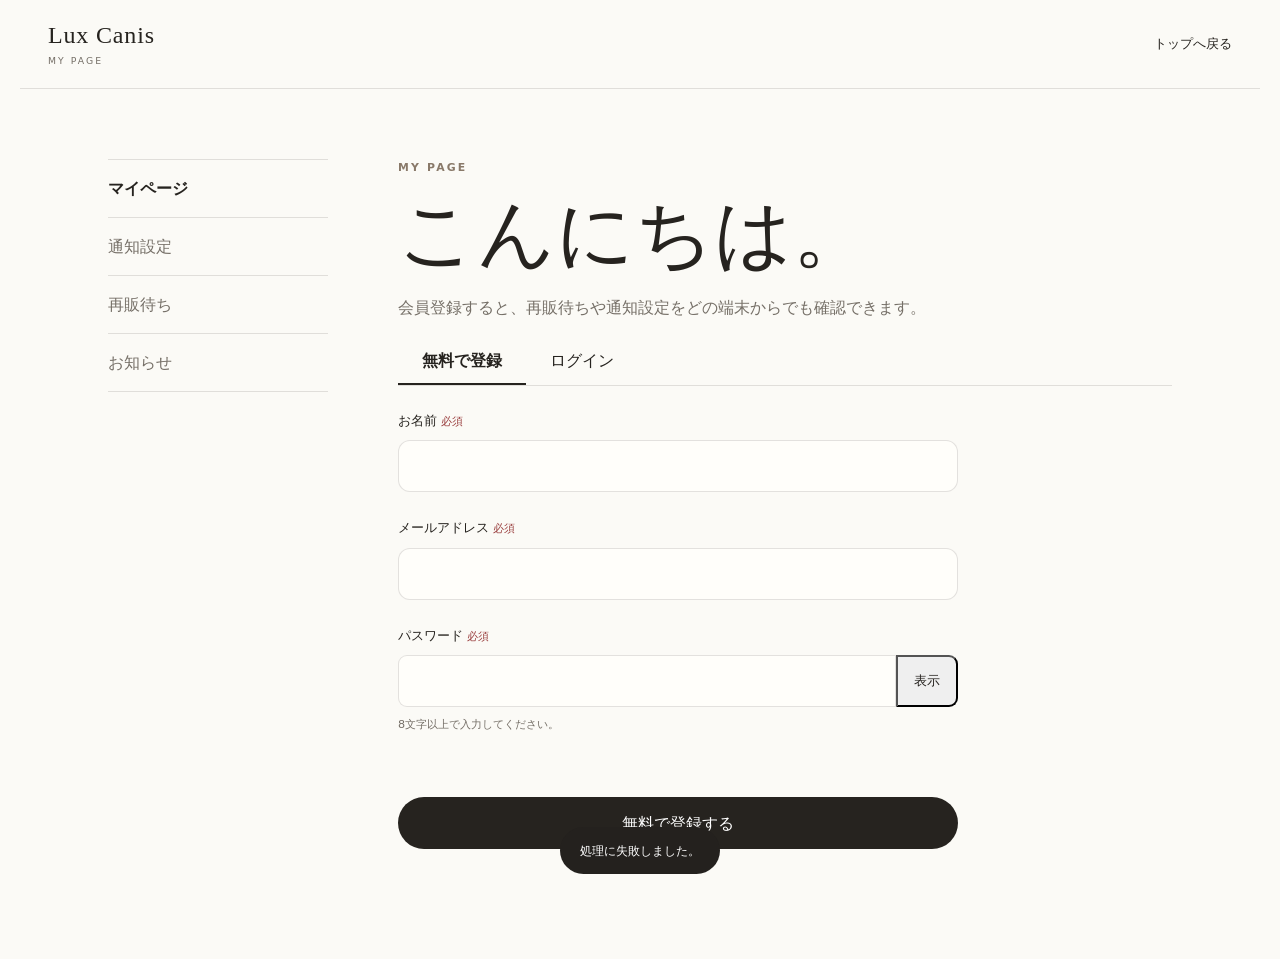
==== account.html @ c3986569 "Implement practical storefront operations" ====
<!doctype html>
<html lang="ja">
<head>
  <meta charset="utf-8">
  <meta name="viewport" content="width=device-width, initial-scale=1, viewport-fit=cover">
  <meta name="theme-color" content="#fbfaf6">
  <meta name="description" content="Lux Canisのマイページ・お知らせ・再販待ち">
  <link rel="manifest" href="./manifest.webmanifest">
  <link rel="stylesheet" href="./styles.css">
  <link rel="stylesheet" href="./account.css">
  <link rel="stylesheet" href="./account-polish.css">
  <link rel="stylesheet" href="./visibility.css">
  <script defer src="./account.js"></script>
  <title>マイページ | Lux Canis</title>
</head>
<body>
  <header class="app-header"><a class="brand" href="./index.html"><span class="brand-name">Lux Canis</span><span class="brand-sub">MY PAGE</span></a><a class="app-back" href="./index.html">トップへ戻る</a></header>
  <main class="account-shell">
    <aside class="account-nav" aria-label="マイページメニュー">
      <button class="is-active" data-view="profile">マイページ</button><button data-view="notifications">通知設定</button><button data-view="restock">再販待ち</button><button data-view="notices">お知らせ</button>
    </aside>
    <div class="account-content">
      <section class="account-view is-active" id="view-profile">
        <p class="kicker">MY PAGE</p><h1>こんにちは。</h1>
        <div id="signed-out">
          <p class="view-lede">会員登録すると、再販待ちや通知設定をどの端末からでも確認できます。</p>
          <div class="auth-tabs"><button class="is-active" data-auth="register">無料で登録</button><button data-auth="login">ログイン</button></div>
          <form class="app-form" id="account-form" novalidate>
            <label id="name-field"><span>お名前 <em>必須</em></span><input id="account-name" name="name" autocomplete="name" maxlength="80" required><small class="field-error"></small></label>
            <label><span>メールアドレス <em>必須</em></span><input id="account-email" name="email" type="email" inputmode="email" autocomplete="email" maxlength="254" required><small class="field-error"></small></label>
            <label><span>パスワード <em>必須</em></span><span class="password-input"><input id="account-password" name="password" type="password" autocomplete="new-password" minlength="8" maxlength="200" required><button type="button" id="toggle-password" aria-label="パスワードを表示">表示</button></span><small>8文字以上で入力してください。</small><small class="field-error"></small></label>
            <p class="auth-error" id="auth-error" role="alert"></p>
            <button class="button button-dark" type="submit" id="account-submit">無料で登録する</button>
          </form>
        </div>
        <div id="signed-in" hidden>
          <div class="profile-card"><span class="profile-avatar" aria-hidden="true">LC</span><div><strong id="profile-name"></strong><p id="profile-email"></p></div></div>
          <div class="profile-actions"><a href="./index.html#items">商品を見る</a><button type="button" id="logout-button">ログアウト</button></div>
        </div>
      </section>

      <section class="account-view" id="view-notifications">
        <p class="kicker">SETTINGS</p><h1>通知設定</h1><p class="view-lede">選んだ内容はアカウントに保存され、別の端末でも引き継がれます。</p>
        <div class="login-required" data-login-required hidden><a class="button button-dark" href="#">ログインして設定する</a></div>
        <div class="setting-list" id="preference-list">
          <label class="switch-row"><span><strong>新作のお知らせ</strong><small>新しいアクセサリーが追加されたとき</small></span><input type="checkbox" data-pref="newItems"><i></i></label>
          <label class="switch-row"><span><strong>再販のお知らせ</strong><small>再販待ちの商品が入荷したとき</small></span><input type="checkbox" data-pref="restock"><i></i></label>
          <label class="switch-row"><span><strong>新しいカラー</strong><small>新色が追加されたとき</small></span><input type="checkbox" data-pref="newColors"><i></i></label>
          <label class="switch-row"><span><strong>メールで受け取る</strong><small>配信機能の接続後に利用できます</small></span><input type="checkbox" data-pref="email"><i></i></label>
        </div>
        <p class="settings-note">現在はサイト内のお知らせが利用できます。メール自動送信はまだ接続していません。</p>
      </section>

      <section class="account-view" id="view-restock"><p class="kicker">RESTOCK</p><h1>再販待ち</h1><div id="restock-list"></div></section>
      <section class="account-view" id="view-notices"><p class="kicker">NOTICES</p><h1>お知らせ</h1><p class="view-lede">Lux Canisからの新作・再販・新色情報です。</p><div class="notice-list" id="notice-list"></div></section>
    </div>
  </main>
  <div class="toast" id="toast" role="status" aria-live="polite"></div>
</body>
</html>
---- styles.css ----
:root {
  --bg: #fbfaf6;
  --paper: #fffefa;
  --ink: #26231f;
  --muted: #756f67;
  --line: rgba(38, 35, 31, 0.13);
  --gold: #a78655;
  --pink: #ead5dc;
  --green: #d9e0c9;
  --blue: #d8e2e5;
  --radius-sm: 12px;
  --radius-md: 22px;
  --radius-lg: 36px;
  --shadow: 0 18px 60px rgba(73, 62, 51, 0.08);
  --max: 1240px;
}

* { box-sizing: border-box; }
html { scroll-behavior: smooth; }
body {
  margin: 0;
  background: var(--bg);
  color: var(--ink);
  font-family: "Yu Gothic", "Hiragino Kaku Gothic ProN", "Noto Sans JP", system-ui, sans-serif;
  line-height: 1.7;
  -webkit-font-smoothing: antialiased;
}
body.dialog-open { overflow: hidden; }
a { color: inherit; text-decoration: none; }
img { display: block; width: 100%; height: 100%; object-fit: cover; }
button, input { font: inherit; }
button { color: inherit; }

.site-header {
  position: sticky;
  top: 0;
  z-index: 30;
  display: grid;
  grid-template-columns: 1fr auto 1fr;
  align-items: center;
  gap: 28px;
  min-height: 84px;
  padding: 14px max(28px, calc((100vw - var(--max)) / 2));
  background: color-mix(in srgb, var(--bg) 88%, transparent);
  backdrop-filter: blur(16px);
  border-bottom: 1px solid transparent;
  transition: border-color .2s ease, background .2s ease;
}
.site-header.scrolled { border-color: var(--line); }
.brand { display: inline-flex; width: fit-content; flex-direction: column; line-height: 1.1; }
.brand-name {
  font-family: Georgia, "Times New Roman", serif;
  font-size: 1.5rem;
  letter-spacing: .035em;
}
.brand-sub {
  margin-top: 7px;
  font-size: .58rem;
  letter-spacing: .22em;
  color: var(--muted);
}
.nav { display: flex; align-items: center; gap: 28px; font-size: .84rem; }
.nav a { position: relative; padding: 10px 0; }
.nav a::after {
  content: "";
  position: absolute;
  left: 0; right: 100%; bottom: 5px;
  height: 1px; background: currentColor;
  transition: right .2s ease;
}
.nav a:hover::after { right: 0; }
.header-cta {
  justify-self: end;
  display: inline-flex;
  align-items: center;
  justify-content: center;
  min-height: 42px;
  padding: 0 20px;
  border: 1px solid var(--ink);
  border-radius: 999px;
  font-size: .78rem;
  letter-spacing: .04em;
}

.hero {
  max-width: var(--max);
  margin: 0 auto;
  padding: 68px 28px 96px;
  display: grid;
  grid-template-columns: minmax(0, .82fr) minmax(480px, 1.18fr);
  align-items: center;
  gap: clamp(36px, 6vw, 92px);
  min-height: calc(100vh - 84px);
}
.hero-copy { padding: 30px 0; }
.kicker {
  margin: 0 0 16px;
  font-size: .68rem;
  font-weight: 700;
  letter-spacing: .2em;
  color: #897969;
}
.hero h1,
.section h2,
.color-story h2,
.shop-cta h2,
.dialog-copy h2 {
  margin: 0;
  font-family: "Yu Mincho", "Hiragino Mincho ProN", Georgia, serif;
  font-weight: 500;
  letter-spacing: .02em;
  line-height: 1.28;
}
.hero h1 { font-size: clamp(3rem, 5vw, 5.6rem); }
.hero h1 span { color: #715f4f; }
.hero-lede { margin: 30px 0 0; font-size: 1rem; color: #625c55; line-height: 2; }
.hero-actions { display: flex; align-items: center; gap: 28px; margin-top: 34px; }
.button {
  display: inline-flex;
  align-items: center;
  justify-content: center;
  gap: 10px;
  border: 0;
  border-radius: 999px;
  min-height: 52px;
  padding: 0 28px;
  cursor: pointer;
  transition: transform .18s ease, box-shadow .18s ease, background .18s ease;
}
.button:hover { transform: translateY(-2px); }
.button-primary { background: var(--ink); color: white; box-shadow: 0 12px 32px rgba(38,35,31,.14); }
.button-dark { background: var(--ink); color: #fff; }
.text-link { display: inline-flex; gap: 9px; align-items: center; font-size: .86rem; border-bottom: 1px solid var(--line); padding-bottom: 4px; }
.hero-notes { display: flex; flex-wrap: wrap; gap: 10px 20px; margin: 40px 0 0; padding: 0; list-style: none; color: var(--muted); font-size: .76rem; }
.hero-notes li::before { content: "•"; margin-right: 8px; color: var(--gold); }

.hero-visual { position: relative; min-height: 690px; }
.hero-main-photo {
  position: absolute;
  inset: 0 7% 7% 10%;
  margin: 0;
  overflow: hidden;
  border-radius: 45% 45% 28px 28px / 20% 20% 28px 28px;
  box-shadow: var(--shadow);
  background: #eee;
}
.hero-main-photo img { object-position: 50% 52%; }
.hero-sub-photo {
  position: absolute;
  margin: 0;
  overflow: hidden;
  border: 8px solid var(--bg);
  box-shadow: 0 18px 50px rgba(73,62,51,.14);
}
.hero-sub-photo-a { width: 32%; aspect-ratio: .88; left: 0; bottom: 1%; border-radius: 45% 45% 20px 20px / 28% 28% 20px 20px; }
.hero-sub-photo-b { width: 28%; aspect-ratio: 1; right: 0; top: 8%; border-radius: 50%; }
.hero-stamp {
  position: absolute;
  right: 1%; bottom: 0;
  width: 136px; height: 136px;
  border: 1px solid rgba(113,95,79,.35);
  border-radius: 50%;
  display: grid;
  place-content: center;
  text-align: center;
  background: rgba(251,250,246,.92);
  backdrop-filter: blur(6px);
}
.hero-stamp span { font: italic .68rem Georgia, serif; color: #8f7e6e; }
.hero-stamp strong { margin-top: 6px; font: 500 1rem Georgia, serif; }

.intro-strip {
  border-top: 1px solid var(--line);
  border-bottom: 1px solid var(--line);
  padding: 21px max(28px, calc((100vw - var(--max)) / 2));
  display: flex;
  justify-content: space-between;
  gap: 30px;
  color: #6d665e;
  font-size: .78rem;
  letter-spacing: .06em;
}
.intro-strip p { margin: 0; }

.section { max-width: var(--max); margin: 0 auto; padding: 130px 28px; }
.section-heading { display: flex; justify-content: space-between; gap: 40px; align-items: end; margin-bottom: 54px; }
.section-heading h2, .about-section h2 { font-size: clamp(2.2rem, 4vw, 4.2rem); }
.section-heading > p { max-width: 430px; margin: 0; color: var(--muted); font-size: .88rem; }

.product-grid { display: grid; grid-template-columns: repeat(3, 1fr); gap: 46px 22px; }
.product-card { min-width: 0; }
.product-open { display: block; width: 100%; padding: 0; border: 0; background: transparent; text-align: left; cursor: pointer; }
.product-image {
  display: block;
  aspect-ratio: 4 / 5;
  overflow: hidden;
  background: #efede8;
  border-radius: var(--radius-sm);
}
.product-image img { transition: transform .5s cubic-bezier(.2,.7,.2,1); }
.product-open:hover .product-image img { transform: scale(1.025); }
.product-meta { display: flex; justify-content: space-between; gap: 15px; margin-top: 17px; }
.product-meta > span:first-child { display: flex; flex-direction: column; }
.product-meta strong { font-family: Georgia, serif; font-size: 1rem; font-weight: 500; }
.product-meta small { margin-top: 3px; color: var(--muted); font-size: .71rem; }
.price { font-family: Georgia, serif; font-size: .92rem; white-space: nowrap; }
.detail-link { display: flex; align-items: center; gap: 8px; margin-top: 14px; color: #6d665e; font-size: .74rem; }
.detail-link span { transition: transform .2s ease; }
.product-open:hover .detail-link span { transform: translateX(4px); }

.color-story {
  max-width: 1460px;
  margin: 40px auto 0;
  background: #ece8de;
  min-height: 690px;
  display: grid;
  grid-template-columns: 1.18fr .82fr;
}
.color-story-image { overflow: hidden; min-height: 610px; }
.color-story-image img { object-position: center; }
.color-story-copy { padding: clamp(60px, 8vw, 120px); display: flex; flex-direction: column; justify-content: center; }
.color-story-copy h2 { font-size: clamp(2.5rem, 4.5vw, 4.8rem); }
.color-story-copy > p:not(.kicker) { margin: 28px 0 0; color: #665f57; max-width: 500px; }
.swatches { display: flex; gap: 10px; margin: 32px 0; }
.swatch { width: 34px; height: 34px; border-radius: 50%; border: 4px solid rgba(255,255,255,.7); box-shadow: 0 0 0 1px rgba(38,35,31,.08); }
.swatch-pink { background: #d98aa5; }
.swatch-orange { background: #eaa04b; }
.swatch-green { background: #85a94d; }
.swatch-blue { background: #6f9fb2; }
.swatch-clear { background: rgba(255,255,255,.74); }

.about-section { display: grid; grid-template-columns: .8fr 1.2fr; align-items: center; gap: clamp(50px, 8vw, 110px); }
.about-copy > p:not(.kicker) { max-width: 480px; margin: 25px 0 0; color: var(--muted); }
.about-gallery { min-height: 630px; position: relative; }
.about-photo { position: absolute; margin: 0; overflow: hidden; background: #eee; box-shadow: var(--shadow); }
.about-photo-large { left: 13%; top: 0; width: 58%; height: 78%; border-radius: 48% 48% 20px 20px / 25% 25% 20px 20px; }
.about-photo:not(.about-photo-large):nth-child(2) { right: 0; top: 12%; width: 34%; aspect-ratio: .83; border-radius: 50% 50% 18px 18px / 26% 26% 18px 18px; border: 7px solid var(--bg); }
.about-photo:not(.about-photo-large):nth-child(3) { left: 0; bottom: 0; width: 39%; aspect-ratio: 1; border-radius: 50%; border: 7px solid var(--bg); }

.compact-heading { margin-bottom: 34px; }
.guide-section { border-top: 1px solid var(--line); }
.guide-grid { display: grid; grid-template-columns: repeat(3, 1fr); border-top: 1px solid var(--line); border-bottom: 1px solid var(--line); }
.guide-card { padding: 34px 34px 38px 0; min-height: 240px; }
.guide-card + .guide-card { border-left: 1px solid var(--line); padding-left: 34px; }
.guide-number { color: #9a8874; font: .72rem Georgia, serif; }
.guide-card h3 { margin: 36px 0 12px; font-family: "Yu Mincho", Georgia, serif; font-size: 1.4rem; font-weight: 500; }
.guide-card p { margin: 0; color: var(--muted); font-size: .84rem; }

.shop-cta {
  margin: 20px auto 0;
  max-width: calc(var(--max) - 56px);
  padding: 100px 28px;
  text-align: center;
  background:
    radial-gradient(circle at 18% 20%, rgba(234,213,220,.65), transparent 26%),
    radial-gradient(circle at 85% 70%, rgba(217,224,201,.75), transparent 24%),
    #f1eee7;
  border-radius: var(--radius-lg);
}
.shop-cta h2 { font-size: clamp(2.1rem, 4.2vw, 4.4rem); }
.shop-cta > p:not(.kicker) { color: var(--muted); margin: 18px 0 28px; }
.shop-cta small { display: block; margin-top: 16px; color: #8a8178; font-size: .69rem; }

.footer { max-width: var(--max); margin: 0 auto; padding: 90px 28px 36px; display: grid; grid-template-columns: 1fr 1fr auto; align-items: end; gap: 30px; color: var(--muted); }
.footer p { margin: 0; font-size: .76rem; }
.admin-demo-link { font-size: .7rem; color: var(--muted); text-decoration: underline; text-underline-offset: 4px; }
.footer-brand .brand-name { color: var(--ink); }
.copyright { text-align: right; }

.product-dialog {
  width: min(980px, calc(100vw - 36px));
  max-height: calc(100vh - 36px);
  padding: 0;
  border: 0;
  border-radius: 26px;
  overflow: auto;
  color: var(--ink);
  background: var(--paper);
  box-shadow: 0 30px 100px rgba(22,18,14,.25);
}
.product-dialog::backdrop { background: rgba(28,24,20,.52); backdrop-filter: blur(5px); }
.dialog-close {
  position: absolute;
  right: 18px; top: 16px;
  z-index: 2;
  width: 42px; height: 42px;
  border: 0; border-radius: 50%;
  background: rgba(251,250,246,.9);
  cursor: pointer;
  font-size: 1.4rem;
}
.dialog-grid { display: grid; grid-template-columns: 1.05fr .95fr; min-height: 600px; }
.dialog-image-wrap { min-height: 600px; background: #eee; }
.dialog-copy { padding: 72px 58px; display: flex; flex-direction: column; justify-content: center; }
.dialog-copy h2 { font-size: clamp(2rem, 3.2vw, 3.6rem); }
.dialog-price { margin: 18px 0 28px; font: 1.15rem Georgia, serif; }
.dialog-copy > p:not(.kicker):not(.dialog-price):not(.dialog-note) { color: var(--muted); }
.detail-list { margin: 30px 0; border-top: 1px solid var(--line); }
.detail-list > div { display: grid; grid-template-columns: 100px 1fr; gap: 20px; padding: 13px 0; border-bottom: 1px solid var(--line); font-size: .78rem; }
.detail-list dt { color: var(--muted); }
.detail-list dd { margin: 0; }
.dialog-note { color: #8a8178; font-size: .68rem; margin: 14px 0 0; }
.toast {
  position: fixed;
  left: 50%; bottom: 26px;
  z-index: 60;
  transform: translate(-50%, 18px);
  opacity: 0;
  pointer-events: none;
  padding: 13px 20px;
  border-radius: 999px;
  background: #24211e;
  color: #fff;
  font-size: .78rem;
  transition: opacity .2s ease, transform .2s ease;
}
.toast.show { opacity: 1; transform: translate(-50%, 0); }

@media (max-width: 1040px) {
  .site-header { grid-template-columns: 1fr auto; }
  .nav { display: none; }
  .hero { grid-template-columns: .9fr 1.1fr; gap: 35px; }
  .hero-visual { min-height: 590px; }
  .product-grid { grid-template-columns: repeat(2, 1fr); }
  .color-story { margin-inline: 20px; }
  .about-section { gap: 45px; }
  .about-gallery { min-height: 540px; }
}

@media (max-width: 760px) {
  .site-header { min-height: 70px; padding: 11px 18px; }
  .brand-name { font-size: 1.25rem; }
  .brand-sub { font-size: .5rem; }
  .header-cta { min-height: 38px; padding: 0 14px; font-size: .7rem; }

  .hero {
    padding: 46px 18px 76px;
    min-height: 0;
    grid-template-columns: 1fr;
    gap: 34px;
  }
  .hero-copy { padding: 0; }
  .hero h1 { font-size: clamp(2.65rem, 12vw, 4.5rem); }
  .hero-lede { font-size: .9rem; margin-top: 22px; }
  .hero-actions { gap: 20px; margin-top: 28px; }
  .hero-notes { margin-top: 28px; gap: 7px 14px; }
  .hero-visual { min-height: 520px; }
  .hero-main-photo { inset: 0 4% 6% 9%; border-radius: 42% 42% 20px 20px / 18% 18% 20px 20px; }
  .hero-sub-photo-a { width: 35%; left: 0; bottom: 1%; border-width: 5px; }
  .hero-sub-photo-b { width: 30%; top: 7%; border-width: 5px; }
  .hero-stamp { width: 104px; height: 104px; right: 0; }
  .hero-stamp strong { font-size: .82rem; }
  .hero-stamp span { font-size: .55rem; }

  .intro-strip { padding: 17px 18px; flex-direction: column; gap: 5px; font-size: .7rem; }
  .section { padding: 94px 18px; }
  .section-heading { display: block; margin-bottom: 36px; }
  .section-heading > p { margin-top: 16px; }
  .product-grid { grid-template-columns: repeat(2, minmax(0, 1fr)); gap: 34px 12px; }
  .product-meta { display: block; }
  .price { display: block; margin-top: 8px; }
  .product-meta strong { font-size: .88rem; }
  .detail-link { font-size: .69rem; }

  .color-story { margin: 0; grid-template-columns: 1fr; }
  .color-story-image { min-height: 480px; }
  .color-story-copy { padding: 68px 22px 76px; }

  .about-section { grid-template-columns: 1fr; }
  .about-copy { order: 1; }
  .about-gallery { order: 2; min-height: 510px; }
  .about-photo-large { width: 64%; left: 13%; }

  .guide-grid { grid-template-columns: 1fr; }
  .guide-card { min-height: 0; padding: 28px 0 32px; }
  .guide-card + .guide-card { border-left: 0; border-top: 1px solid var(--line); padding-left: 0; }
  .guide-card h3 { margin-top: 20px; }

  .shop-cta { margin: 0 18px; padding: 76px 20px; border-radius: 28px; }
  .footer { grid-template-columns: 1fr; padding: 70px 18px 30px; }
  .copyright { text-align: left; }

  .product-dialog { width: calc(100vw - 18px); max-height: calc(100vh - 18px); border-radius: 20px; }
  .dialog-grid { grid-template-columns: 1fr; }
  .dialog-image-wrap { min-height: 0; aspect-ratio: 1 / 1; }
  .dialog-copy { padding: 42px 24px 34px; }
  .dialog-close { right: 12px; top: 12px; }
}

@media (max-width: 420px) {
  .header-cta { display: none; }
  .site-header { grid-template-columns: 1fr; }
  .hero-actions { align-items: flex-start; flex-direction: column; gap: 16px; }
  .button { min-height: 50px; }
  .hero-visual { min-height: 470px; }
  .hero-stamp { width: 92px; height: 92px; }
  .product-grid { grid-template-columns: 1fr; }
  .product-image { aspect-ratio: 1 / 1.15; }
  .toast { width: calc(100vw - 32px); text-align: center; }
}

@media (prefers-reduced-motion: reduce) {
  html { scroll-behavior: auto; }
  *, *::before, *::after { transition-duration: .01ms !important; animation-duration: .01ms !important; animation-iteration-count: 1 !important; }
}

/* V2 navigation and catalog */
body.menu-open { overflow: hidden; }
.menu-button, .menu-close {
  width: 48px; height: 48px; border: 0; border-radius: 50%; background: transparent;
  display: grid; place-content: center; cursor: pointer; touch-action: manipulation;
}
.menu-button { justify-self: end; gap: 5px; border: 1px solid var(--line); }
.menu-button span { display: block; width: 20px; height: 1px; background: var(--ink); }
.menu-close { font-size: 1.8rem; border: 1px solid var(--line); }
.menu-button:focus-visible, .menu-close:focus-visible, .filter-button:focus-visible, .drawer-nav a:focus-visible, .drawer-link:focus-visible { outline: 3px solid #a78655; outline-offset: 3px; }
.menu-scrim { position: fixed; inset: 0; z-index: 80; background: rgba(25,22,19,.48); backdrop-filter: blur(3px); }
.site-menu {
  position: fixed; inset: 0 0 0 auto; z-index: 90; width: min(520px, 100%); padding: 24px clamp(24px, 6vw, 54px) max(28px, env(safe-area-inset-bottom));
  background: var(--paper); transform: translateX(102%); visibility: hidden; transition: transform .28s ease, visibility .28s;
  display: flex; flex-direction: column; overflow-y: auto;
}
.site-menu.is-open { transform: translateX(0); visibility: visible; }
.menu-head { display: flex; justify-content: space-between; align-items: center; }
.drawer-nav { display: grid; margin-top: clamp(52px, 10vh, 100px); border-top: 1px solid var(--line); }
.drawer-nav a, .drawer-link { min-height: 64px; border: 0; border-bottom: 1px solid var(--line); background: transparent; color: var(--ink); display: flex; align-items: center; gap: 18px; font-size: 1rem; text-align: left; cursor: pointer; }
.drawer-nav span { color: var(--gold); font: .72rem Georgia, serif; width: 24px; }
.drawer-social { display: flex; gap: 12px; margin-top: 28px; }
.drawer-social button { min-height: 48px; padding: 0 18px; border: 1px solid var(--line); border-radius: 999px; background: transparent; cursor: pointer; }
.drawer-note { margin: auto 0 0; padding-top: 36px; color: #d9d1c8; font: 4.5rem/1 Georgia, serif; }
.category-filters { display: flex; flex-wrap: wrap; gap: 10px; margin: -22px 0 40px; }
.filter-button { min-height: 46px; padding: 0 20px; border: 1px solid var(--line); border-radius: 999px; background: transparent; cursor: pointer; }
.filter-button.is-active { background: var(--ink); border-color: var(--ink); color: #fff; }
.product-image { position: relative; }
.product-badge { position: absolute; z-index: 2; left: 12px; top: 12px; padding: 7px 10px; border-radius: 999px; background: var(--paper); font-size: .66rem; font-weight: 700; letter-spacing: .08em; box-shadow: 0 6px 20px rgba(0,0,0,.1); }
.product-badge-low { background: #7b5232; color: #fff; }
.product-badge-sold { background: #24211e; color: #fff; }
.product-facts { display: grid; gap: 2px; margin-top: 10px; color: var(--muted); font-size: .7rem; }
.catalog-empty { padding: 70px 24px; border: 1px solid var(--line); border-radius: 24px; text-align: center; background: var(--paper); }
.catalog-empty h3 { margin: 0; font: 500 clamp(1.8rem, 3vw, 3rem) "Yu Mincho", Georgia, serif; }
.catalog-empty > p:last-child { margin: 14px 0 0; color: var(--muted); }
.news-signup { max-width: calc(var(--max) - 56px); margin: 120px auto 0; padding: clamp(60px, 8vw, 100px) 28px; text-align: center; border: 1px solid var(--line); border-radius: var(--radius-lg); background: var(--paper); }
.news-signup h2 { margin: 0; font: 500 clamp(2.2rem, 4.5vw, 4.8rem)/1.28 "Yu Mincho", Georgia, serif; }
.news-signup > p:not(.kicker) { max-width: 600px; margin: 22px auto 30px; color: var(--muted); }
@media (max-width: 760px) {
  .site-header { grid-template-columns: 1fr auto; }
  .nav { display: none; }
  .category-filters { margin-top: -12px; overflow-x: auto; flex-wrap: nowrap; padding-bottom: 4px; scrollbar-width: none; }
  .filter-button { white-space: nowrap; }
  .product-facts { font-size: .72rem; }
  .news-signup { margin: 70px 18px 0; padding: 64px 20px; border-radius: 28px; }
}
@media (max-width: 420px) { .menu-button { display: grid; } }
---- account.css ----
.app-header{max-width:1240px;margin:0 auto;padding:22px 28px;display:flex;justify-content:space-between;align-items:center;border-bottom:1px solid var(--line)}.app-back{min-height:44px;display:flex;align-items:center;font-size:.8rem}.account-shell{max-width:1120px;margin:0 auto;padding:70px 28px 110px;display:grid;grid-template-columns:220px 1fr;gap:70px}.account-nav{display:grid;align-content:start;border-top:1px solid var(--line)}.account-nav button{min-height:58px;padding:0;border:0;border-bottom:1px solid var(--line);background:transparent;text-align:left;color:var(--muted);cursor:pointer}.account-nav button.is-active{color:var(--ink);font-weight:700}.account-content{min-width:0}.account-view{display:none}.account-view.is-active{display:block}.account-view h1{margin:0;font:500 clamp(3rem,6vw,5.8rem)/1.1 Georgia,serif}.view-lede{color:var(--muted);max-width:580px}.demo-banner{margin:28px 0;padding:20px 22px;border-radius:16px;background:#efeae1}.demo-banner strong{font-size:.75rem;letter-spacing:.12em}.demo-banner p{margin:5px 0 0;color:var(--muted);font-size:.82rem}.auth-tabs{display:flex;border-bottom:1px solid var(--line);margin-bottom:24px}.auth-tabs button{min-height:48px;padding:0 24px;border:0;border-bottom:2px solid transparent;background:transparent;cursor:pointer}.auth-tabs button.is-active{border-color:var(--ink);font-weight:700}.app-form{display:grid;gap:20px;max-width:560px}.app-form label>span{display:block;margin-bottom:8px;font-size:.82rem}.app-form em{font-style:normal;color:#9a3f3f;font-size:.68rem}.app-form input{width:100%;min-height:52px;padding:0 14px;border:1px solid var(--line);border-radius:12px;background:var(--paper);font-size:16px}.app-form input:focus{outline:3px solid rgba(167,134,85,.28);border-color:var(--gold)}.app-form small{display:block;margin-top:5px;color:var(--muted);font-size:.7rem}.field-error{color:#a12b2b!important}.profile-card{margin-top:32px;padding:28px;border:1px solid var(--line);border-radius:20px;display:flex;align-items:center;gap:18px;background:var(--paper)}.profile-avatar{width:64px;height:64px;border-radius:50%;display:grid;place-content:center;background:var(--ink);color:#fff;font:1rem Georgia,serif}.profile-card p{margin:5px 0 0;color:var(--muted)}.profile-actions{display:flex;gap:12px;margin-top:18px}.profile-actions a,.profile-actions button{min-height:46px;padding:0 18px;border:1px solid var(--line);border-radius:999px;background:transparent;display:inline-flex;align-items:center;cursor:pointer}.setting-list{margin-top:34px;border-top:1px solid var(--line)}.switch-row{min-height:88px;padding:16px 0;border-bottom:1px solid var(--line);display:flex;align-items:center;justify-content:space-between;gap:20px;cursor:pointer}.switch-row span{display:grid;gap:4px}.switch-row small{color:var(--muted)}.switch-row input{position:absolute;opacity:0}.switch-row i{width:52px;height:30px;padding:3px;border-radius:999px;background:#c9c4bd;flex:0 0 auto;transition:background .2s}.switch-row i::after{content:"";display:block;width:24px;height:24px;border-radius:50%;background:white;box-shadow:0 2px 7px rgba(0,0,0,.16);transition:transform .2s}.switch-row input:checked+i{background:var(--ink)}.switch-row input:checked+i::after{transform:translateX(22px)}.switch-row input:focus-visible+i{outline:3px solid var(--gold);outline-offset:3px}.push-card{margin-top:28px;padding:24px;border-radius:20px;background:#ece8de;display:grid;grid-template-columns:auto 1fr auto;align-items:center;gap:16px}.push-icon{width:12px;height:12px;border-radius:50%;background:var(--gold);color:transparent}.push-card p{margin:4px 0 0;color:var(--muted);font-size:.78rem}.restock-item,.notice-list article{margin-top:16px;padding:18px;border:1px solid var(--line);border-radius:16px;background:var(--paper);display:flex;gap:16px;align-items:center}.restock-item img{width:90px;height:90px;border-radius:12px}.restock-item div{flex:1}.restock-item p,.notice-list p{margin:5px 0;color:var(--muted);font-size:.8rem}.restock-item button{min-height:44px;padding:0 14px;border:1px solid var(--line);border-radius:999px;background:transparent;cursor:pointer}.empty-card{margin-top:28px;padding:50px 24px;text-align:center;border:1px solid var(--line);border-radius:20px}.empty-card p{color:var(--muted)}.notice-list article>span{min-width:52px;padding:8px;text-align:center;border-radius:999px;background:var(--ink);color:white;font-size:.7rem}.notice-list time{color:var(--muted);font-size:.68rem}@media(max-width:760px){.app-header{padding:16px 18px}.account-shell{grid-template-columns:1fr;padding:28px 18px 80px;gap:28px}.account-nav{display:flex;overflow-x:auto;border-top:0;border-bottom:1px solid var(--line)}.account-nav button{padding:0 16px;white-space:nowrap;border-bottom:2px solid transparent}.account-nav button.is-active{border-color:var(--ink)}.account-view h1{font-size:3.2rem}.push-card{grid-template-columns:auto 1fr}.push-card .button{grid-column:1/-1;width:100%}.profile-actions{flex-wrap:wrap}.restock-item{align-items:flex-start;flex-wrap:wrap}.restock-item button{margin-left:106px}}
---- account-polish.css ----
.auth-error{min-height:1.45em;margin:0;color:#a62f36;font-size:.78rem}.settings-note{margin-top:18px;padding:14px 16px;border-radius:10px;background:#eee8df;color:#655e56;font-size:.78rem;line-height:1.7}.login-required{padding:28px;border:1px solid #e0dbd4;border-radius:16px;background:#fff;text-align:center}.account-empty{padding:46px 24px;border:1px solid #e0dbd4;border-radius:16px;background:#fff;display:grid;justify-items:center;gap:18px;text-align:center}.restock-item{padding:14px;border:1px solid #e0dbd4;border-radius:14px;background:#fff;display:grid;grid-template-columns:78px 1fr auto;gap:16px;align-items:center}.restock-item img{width:78px;height:78px;border-radius:10px;object-fit:cover;background:#eee8df}.restock-item p{margin:6px 0 0;color:#766f67;font-size:.78rem}.restock-item button{min-height:42px;padding:0 14px;border:1px solid #d8d2ca;border-radius:9px;background:#fff;cursor:pointer}.app-form button:disabled{opacity:.6;cursor:wait}@media(max-width:620px){.account-nav{grid-template-columns:repeat(2,minmax(0,1fr))!important}.restock-item{grid-template-columns:64px 1fr}.restock-item img{width:64px;height:64px}.restock-item button{grid-column:1/-1;width:100%}}
---- visibility.css ----
[hidden]{display:none!important}
.product-admin-row{grid-template-columns:76px minmax(180px,1fr) 130px 115px 86px 62px}
@media(max-width:1050px){.product-admin-row{grid-template-columns:70px minmax(180px,1fr) 110px 70px 62px}}
@media(max-width:760px){.product-admin-row{grid-template-columns:64px minmax(0,1fr) auto}.admin-nav{display:grid!important;grid-template-columns:repeat(3,minmax(0,1fr))!important;overflow:visible!important;position:static!important}.admin-nav button{min-width:0!important;text-align:center!important}}
.password-input{display:grid!important;grid-template-columns:minmax(0,1fr) auto}
.password-input input{border-radius:9px 0 0 9px!important}
.password-input button{min-width:62px;border-radius:0 9px 9px 0!important}
@media(max-width:620px){.account-nav{display:grid!important;grid-template-columns:repeat(2,minmax(0,1fr))!important;overflow:visible!important}.account-nav button{width:100%!important;min-width:0!important}}
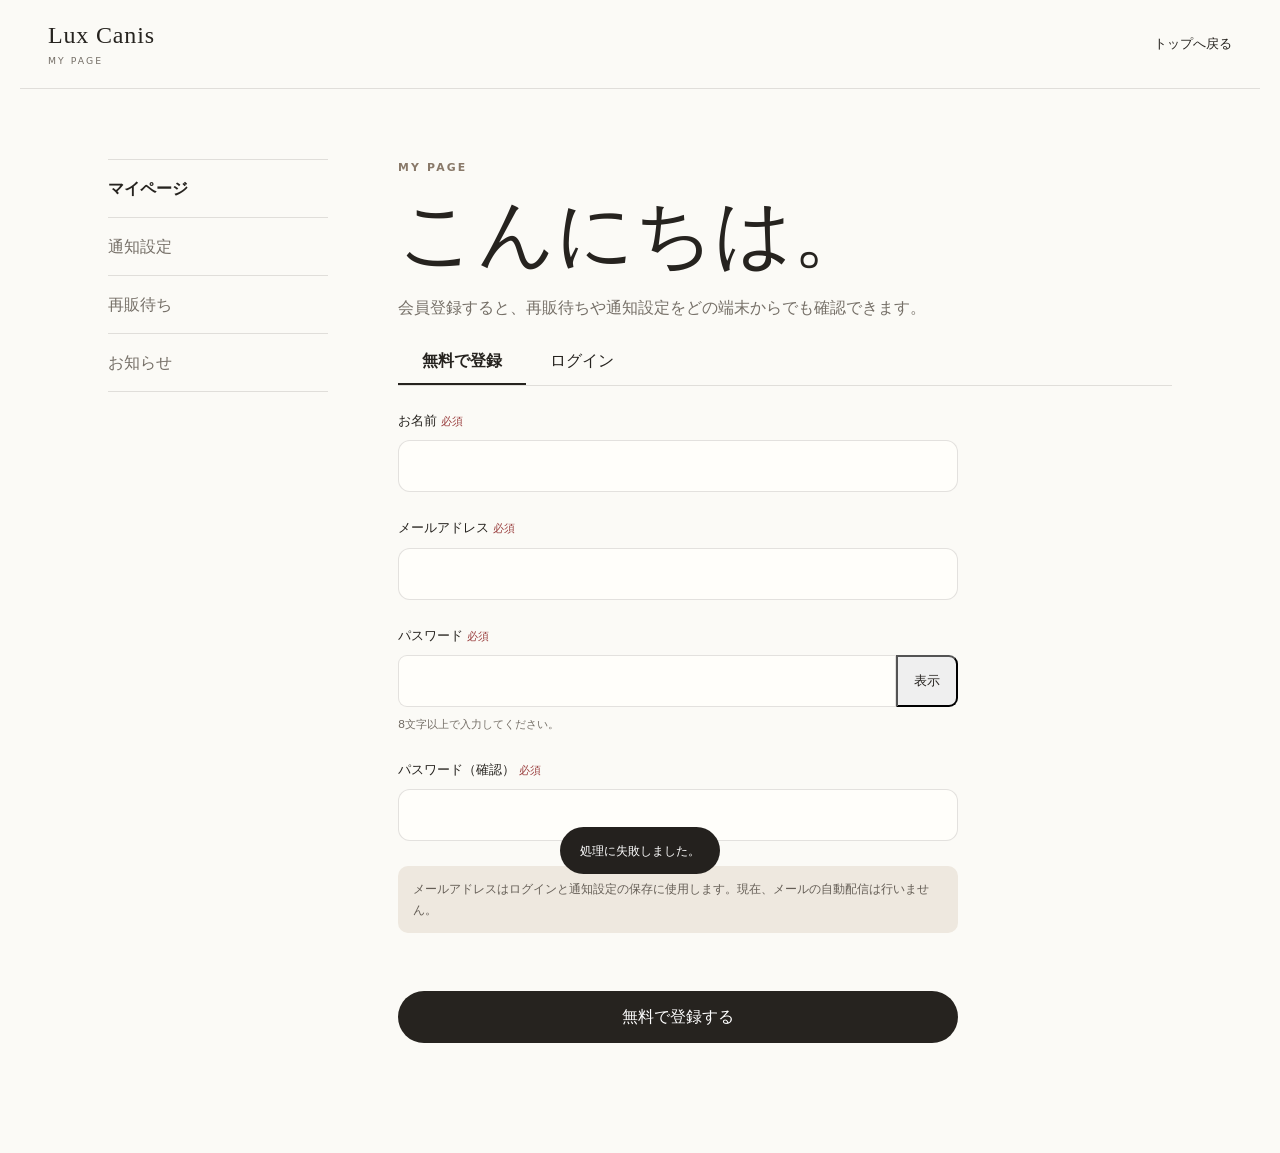
==== commit daccad0c: "Complete account and notice workflows" ====
--- a/account.html
+++ b/account.html
@@ -29,6 +29,8 @@
             <label id="name-field"><span>お名前 <em>必須</em></span><input id="account-name" name="name" autocomplete="name" maxlength="80" required><small class="field-error"></small></label>
             <label><span>メールアドレス <em>必須</em></span><input id="account-email" name="email" type="email" inputmode="email" autocomplete="email" maxlength="254" required><small class="field-error"></small></label>
             <label><span>パスワード <em>必須</em></span><span class="password-input"><input id="account-password" name="password" type="password" autocomplete="new-password" minlength="8" maxlength="200" required><button type="button" id="toggle-password" aria-label="パスワードを表示">表示</button></span><small>8文字以上で入力してください。</small><small class="field-error"></small></label>
+            <label id="password-confirm-field"><span>パスワード（確認） <em>必須</em></span><input id="account-password-confirm" name="passwordConfirm" type="password" autocomplete="new-password" minlength="8" maxlength="200" required><small class="field-error" id="password-confirm-error"></small></label>
+            <p class="account-data-note" id="account-data-note">メールアドレスはログインと通知設定の保存に使用します。現在、メールの自動配信は行いません。</p>
             <p class="auth-error" id="auth-error" role="alert"></p>
             <button class="button button-dark" type="submit" id="account-submit">無料で登録する</button>
           </form>
--- a/styles.css
+++ b/styles.css
@@ -439,6 +439,16 @@
 .catalog-empty { padding: 70px 24px; border: 1px solid var(--line); border-radius: 24px; text-align: center; background: var(--paper); }
 .catalog-empty h3 { margin: 0; font: 500 clamp(1.8rem, 3vw, 3rem) "Yu Mincho", Georgia, serif; }
 .catalog-empty > p:last-child { margin: 14px 0 0; color: var(--muted); }
+.home-notices { padding-bottom: 0; }
+.home-notice-list { display: grid; border-top: 1px solid var(--line); }
+.home-notice-card { padding: 24px 0; border-bottom: 1px solid var(--line); display: grid; grid-template-columns: 150px 1fr; gap: 28px; }
+.home-notice-meta { display: grid; align-content: start; gap: 8px; color: var(--muted); font-size: .72rem; }
+.home-notice-meta span { width: max-content; padding: 6px 10px; border-radius: 999px; background: var(--ink); color: #fff; font-size: .65rem; font-weight: 800; letter-spacing: .08em; }
+.home-notice-card h3 { margin: 0; font: 500 1.3rem/1.5 "Yu Mincho", Georgia, serif; }
+.home-notice-card p { margin: 8px 0 0; max-width: 760px; color: var(--muted); line-height: 1.8; white-space: pre-wrap; }
+.home-notice-card a { min-height: 44px; margin-top: 8px; display: inline-flex; align-items: center; font-size: .78rem; font-weight: 700; }
+.home-notice-loading,.home-notice-empty { padding: 34px 0; color: var(--muted); }
+.home-notice-more { margin-top: 28px; }
 .news-signup { max-width: calc(var(--max) - 56px); margin: 120px auto 0; padding: clamp(60px, 8vw, 100px) 28px; text-align: center; border: 1px solid var(--line); border-radius: var(--radius-lg); background: var(--paper); }
 .news-signup h2 { margin: 0; font: 500 clamp(2.2rem, 4.5vw, 4.8rem)/1.28 "Yu Mincho", Georgia, serif; }
 .news-signup > p:not(.kicker) { max-width: 600px; margin: 22px auto 30px; color: var(--muted); }
@@ -448,6 +458,8 @@
   .category-filters { margin-top: -12px; overflow-x: auto; flex-wrap: nowrap; padding-bottom: 4px; scrollbar-width: none; }
   .filter-button { white-space: nowrap; }
   .product-facts { font-size: .72rem; }
+  .home-notice-card { grid-template-columns: 1fr; gap: 14px; padding: 22px 0; }
+  .home-notice-meta { grid-template-columns: auto 1fr; align-items: center; }
   .news-signup { margin: 70px 18px 0; padding: 64px 20px; border-radius: 28px; }
 }
 @media (max-width: 420px) { .menu-button { display: grid; } }
--- a/account-polish.css
+++ b/account-polish.css
@@ -1 +1 @@
-.auth-error{min-height:1.45em;margin:0;color:#a62f36;font-size:.78rem}.settings-note{margin-top:18px;padding:14px 16px;border-radius:10px;background:#eee8df;color:#655e56;font-size:.78rem;line-height:1.7}.login-required{padding:28px;border:1px solid #e0dbd4;border-radius:16px;background:#fff;text-align:center}.account-empty{padding:46px 24px;border:1px solid #e0dbd4;border-radius:16px;background:#fff;display:grid;justify-items:center;gap:18px;text-align:center}.restock-item{padding:14px;border:1px solid #e0dbd4;border-radius:14px;background:#fff;display:grid;grid-template-columns:78px 1fr auto;gap:16px;align-items:center}.restock-item img{width:78px;height:78px;border-radius:10px;object-fit:cover;background:#eee8df}.restock-item p{margin:6px 0 0;color:#766f67;font-size:.78rem}.restock-item button{min-height:42px;padding:0 14px;border:1px solid #d8d2ca;border-radius:9px;background:#fff;cursor:pointer}.app-form button:disabled{opacity:.6;cursor:wait}@media(max-width:620px){.account-nav{grid-template-columns:repeat(2,minmax(0,1fr))!important}.restock-item{grid-template-columns:64px 1fr}.restock-item img{width:64px;height:64px}.restock-item button{grid-column:1/-1;width:100%}}
+.auth-error{min-height:1.45em;margin:0;color:#a62f36;font-size:.78rem}.settings-note{margin-top:18px;padding:14px 16px;border-radius:10px;background:#eee8df;color:#655e56;font-size:.78rem;line-height:1.7}.login-required{padding:28px;border:1px solid #e0dbd4;border-radius:16px;background:#fff;text-align:center}.account-empty{padding:46px 24px;border:1px solid #e0dbd4;border-radius:16px;background:#fff;display:grid;justify-items:center;gap:18px;text-align:center}.restock-item{padding:14px;border:1px solid #e0dbd4;border-radius:14px;background:#fff;display:grid;grid-template-columns:78px 1fr auto;gap:16px;align-items:center}.restock-item img{width:78px;height:78px;border-radius:10px;object-fit:cover;background:#eee8df}.restock-item p{margin:6px 0 0;color:#766f67;font-size:.78rem}.restock-item button{min-height:42px;padding:0 14px;border:1px solid #d8d2ca;border-radius:9px;background:#fff;cursor:pointer}.app-form button:disabled{opacity:.6;cursor:wait}.account-data-note{margin:0;padding:13px 15px;border-radius:10px;background:#eee8df;color:#655e56;font-size:.74rem;line-height:1.7}.notice-list footer{margin-top:9px;display:flex;align-items:center;justify-content:space-between;gap:14px}.notice-list footer a{min-height:44px;display:inline-flex;align-items:center;color:var(--ink);font-size:.75rem;font-weight:700}@media (max-width:620px){.account-nav{grid-template-columns:repeat(2,minmax(0,1fr))!important}.restock-item{grid-template-columns:64px 1fr}.restock-item img{width:64px;height:64px}.restock-item button{grid-column:1/-1;width:100%}.notice-list footer{align-items:flex-start;flex-direction:column;gap:4px}}
--- a/visibility.css
+++ b/visibility.css
@@ -6,3 +6,8 @@
 .password-input input{border-radius:9px 0 0 9px!important}
 .password-input button{min-width:62px;border-radius:0 9px 9px 0!important}
 @media(max-width:620px){.account-nav{display:grid!important;grid-template-columns:repeat(2,minmax(0,1fr))!important;overflow:visible!important}.account-nav button{width:100%!important;min-width:0!important}}
+.image-preview{width:150px!important;height:auto!important;margin:0;display:grid;gap:6px}.image-preview img{height:110px!important}.image-number{font-size:.7rem;font-weight:800}.image-preview-actions{display:flex;gap:5px}.image-preview .photo-action{position:static!important;width:auto!important;height:34px!important;flex:1;padding:0 6px;border:1px solid #d8d2ca!important;border-radius:7px!important;background:#fff!important;color:#24211e!important;font-size:.67rem}.image-preview .photo-action.is-danger{color:#a62f36!important}.upload-card{height:164px!important}.variant-fieldset{margin:0;padding:18px;border:1px solid #d8d2ca;border-radius:12px}.variant-fieldset>legend{padding:0 7px;font-weight:800}.variant-fieldset>p{margin:0 0 14px;color:#746f68;font-size:.76rem;line-height:1.6}.variant-editor{display:grid;gap:10px;margin-bottom:12px}.variant-row{padding:12px;border-radius:10px;background:#f5f2ec;display:grid;grid-template-columns:1fr 1fr auto;gap:10px;align-items:end}.variant-row label{display:grid;gap:6px;font-size:.72rem;font-weight:700}.variant-row input,.variant-row select{width:100%;min-height:44px;padding:8px 10px;border:1px solid #d8d2ca;border-radius:8px;background:#fff;font-size:16px}.variant-remove{min-height:44px;padding:0 12px;border:1px solid #efc7ca;border-radius:8px;background:#fff3f3;color:#a62f36;cursor:pointer}.variant-empty{margin:0!important;padding:14px;border-radius:9px;background:#f5f2ec;color:#746f68}.form-grid label small{color:#746f68;font-weight:400;line-height:1.5}@media(max-width:620px){.variant-row{grid-template-columns:1fr}.variant-remove{width:100%}}
+.product-editor{overflow:hidden}
+.action-button{min-height:44px!important}
+.notice-form-actions,.notice-row-actions{display:flex;gap:8px}.notice-form-actions{flex-wrap:wrap}.notice-form-actions .button{flex:1}.notice-row-actions .icon-button{width:auto;min-width:54px;padding:0 10px}@media(max-width:620px){.notice-form-actions{display:grid;grid-template-columns:1fr}.notice-form-actions .button{width:100%}}
+.icon-button{width:44px!important;height:44px!important}.notice-row-actions .icon-button{width:auto!important}.restock-item button{min-height:44px!important}
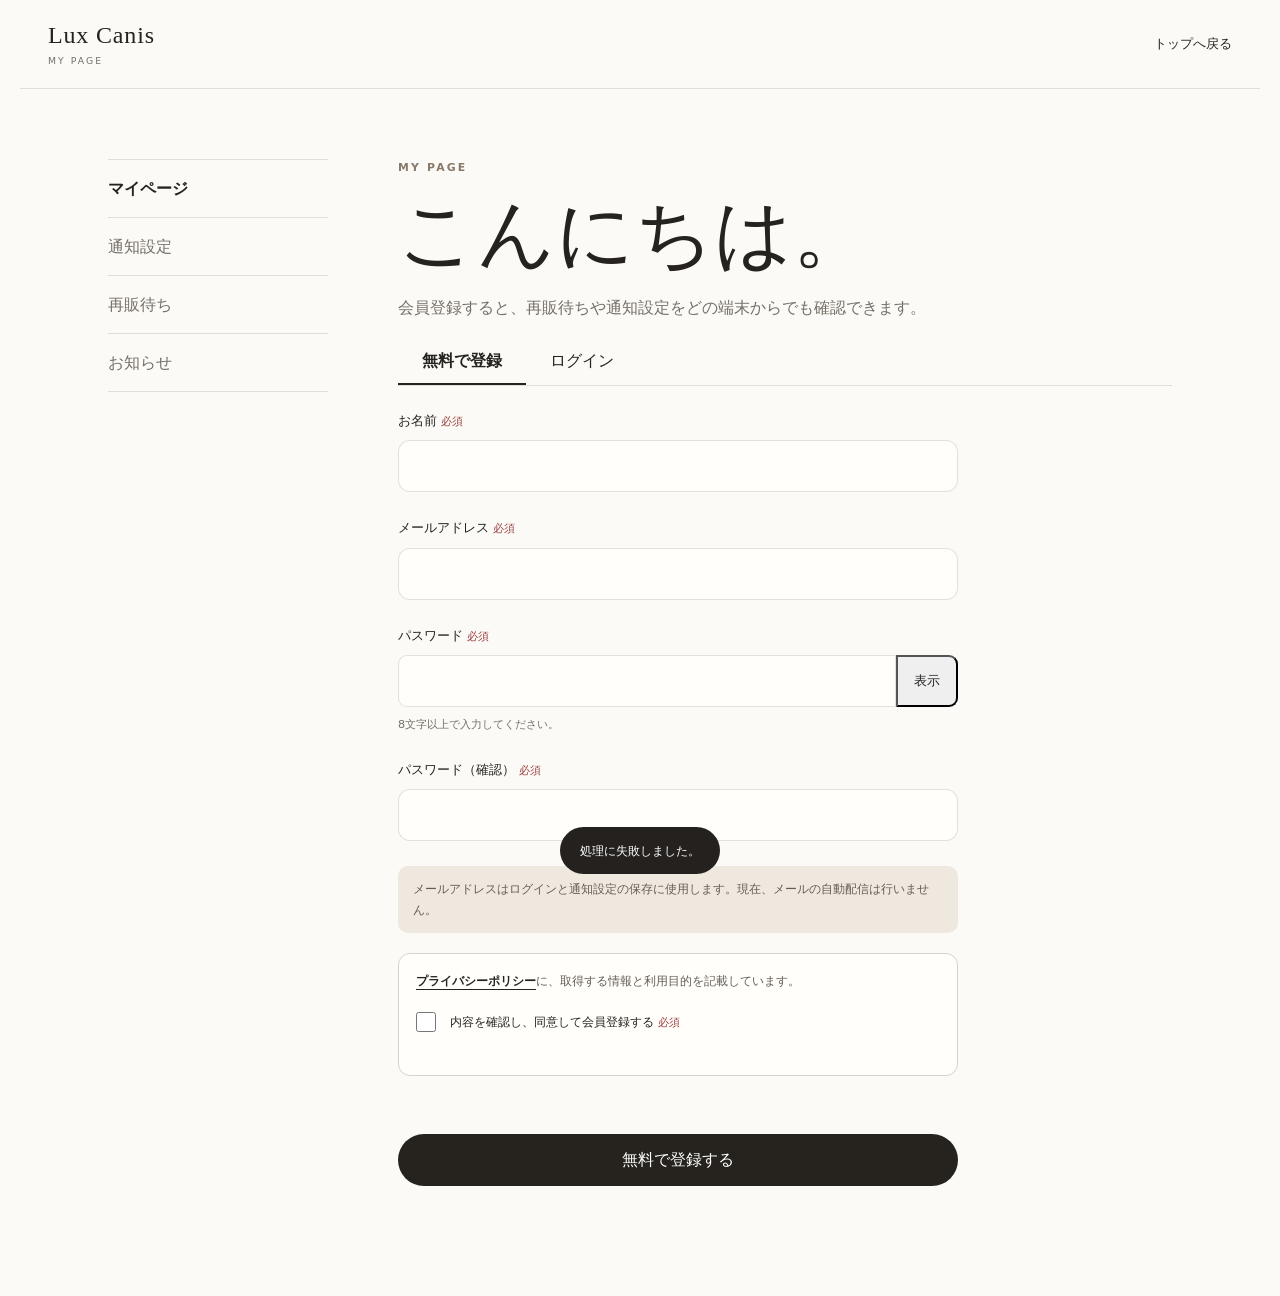
==== commit 7c8c17c7: "Add privacy consent and policy" ====
--- a/account.html
+++ b/account.html
@@ -31,6 +31,11 @@
             <label><span>パスワード <em>必須</em></span><span class="password-input"><input id="account-password" name="password" type="password" autocomplete="new-password" minlength="8" maxlength="200" required><button type="button" id="toggle-password" aria-label="パスワードを表示">表示</button></span><small>8文字以上で入力してください。</small><small class="field-error"></small></label>
             <label id="password-confirm-field"><span>パスワード（確認） <em>必須</em></span><input id="account-password-confirm" name="passwordConfirm" type="password" autocomplete="new-password" minlength="8" maxlength="200" required><small class="field-error" id="password-confirm-error"></small></label>
             <p class="account-data-note" id="account-data-note">メールアドレスはログインと通知設定の保存に使用します。現在、メールの自動配信は行いません。</p>
+            <div class="consent-field" id="privacy-consent-field">
+              <p><a href="./privacy.html">プライバシーポリシー</a>に、取得する情報と利用目的を記載しています。</p>
+              <label class="consent-check"><input id="privacy-consent" name="privacyConsent" type="checkbox" required><span>内容を確認し、同意して会員登録する <em>必須</em></span></label>
+              <small class="field-error" id="privacy-consent-error" role="alert"></small>
+            </div>
             <p class="auth-error" id="auth-error" role="alert"></p>
             <button class="button button-dark" type="submit" id="account-submit">無料で登録する</button>
           </form>
--- a/styles.css
+++ b/styles.css
@@ -263,6 +263,10 @@
 
 .footer { max-width: var(--max); margin: 0 auto; padding: 90px 28px 36px; display: grid; grid-template-columns: 1fr 1fr auto; align-items: end; gap: 30px; color: var(--muted); }
 .footer p { margin: 0; font-size: .76rem; }
+.footer-links { display: flex; flex-wrap: wrap; gap: 10px 22px; font-size: .74rem; }
+.footer-links a { min-height: 44px; display: inline-flex; align-items: center; text-decoration: underline; text-decoration-color: transparent; text-underline-offset: 4px; transition: text-decoration-color .2s ease; }
+.footer-links a:hover { text-decoration-color: currentColor; }
+.footer-links a:focus-visible { outline: 3px solid var(--gold); outline-offset: 3px; }
 .admin-demo-link { font-size: .7rem; color: var(--muted); text-decoration: underline; text-underline-offset: 4px; }
 .footer-brand .brand-name { color: var(--ink); }
 .copyright { text-align: right; }
@@ -413,7 +417,7 @@
 .menu-button { justify-self: end; gap: 5px; border: 1px solid var(--line); }
 .menu-button span { display: block; width: 20px; height: 1px; background: var(--ink); }
 .menu-close { font-size: 1.8rem; border: 1px solid var(--line); }
-.menu-button:focus-visible, .menu-close:focus-visible, .filter-button:focus-visible, .drawer-nav a:focus-visible, .drawer-link:focus-visible { outline: 3px solid #a78655; outline-offset: 3px; }
+.menu-button:focus-visible, .menu-close:focus-visible, .filter-button:focus-visible, .drawer-nav a:focus-visible, .drawer-link:focus-visible, .drawer-shop-link:focus-visible { outline: 3px solid #a78655; outline-offset: 3px; }
 .menu-scrim { position: fixed; inset: 0; z-index: 80; background: rgba(25,22,19,.48); backdrop-filter: blur(3px); }
 .site-menu {
   position: fixed; inset: 0 0 0 auto; z-index: 90; width: min(520px, 100%); padding: 24px clamp(24px, 6vw, 54px) max(28px, env(safe-area-inset-bottom));
@@ -422,12 +426,23 @@
 }
 .site-menu.is-open { transform: translateX(0); visibility: visible; }
 .menu-head { display: flex; justify-content: space-between; align-items: center; }
-.drawer-nav { display: grid; margin-top: clamp(52px, 10vh, 100px); border-top: 1px solid var(--line); }
-.drawer-nav a, .drawer-link { min-height: 64px; border: 0; border-bottom: 1px solid var(--line); background: transparent; color: var(--ink); display: flex; align-items: center; gap: 18px; font-size: 1rem; text-align: left; cursor: pointer; }
-.drawer-nav span { color: var(--gold); font: .72rem Georgia, serif; width: 24px; }
+.drawer-intro { display: flex; justify-content: space-between; align-items: end; gap: 24px; margin-top: 40px; padding-bottom: 24px; border-bottom: 1px solid var(--line); }
+.drawer-intro .kicker { margin-bottom: 9px; }
+.drawer-intro h2 { margin: 0; font: 500 clamp(1.75rem, 5vw, 2.7rem)/1.35 "Yu Mincho", "Hiragino Mincho ProN", Georgia, serif; }
+.drawer-shop-link { flex: 0 0 auto; min-height: 44px; display: inline-flex; align-items: center; gap: 10px; border-bottom: 1px solid var(--ink); font-size: .78rem; font-weight: 700; }
+.drawer-nav { display: grid; margin-top: 24px; }
+.drawer-group-label { margin: 0; padding: 0 0 8px; color: #897969; font-size: .62rem; font-weight: 800; letter-spacing: .18em; }
+.drawer-group-label-member { padding-top: 24px; }
+.drawer-nav a, .drawer-link { min-height: 72px; padding: 11px 0; border: 0; border-bottom: 1px solid var(--line); background: transparent; color: var(--ink); display: grid; grid-template-columns: 26px 1fr auto; align-items: center; gap: 14px; text-align: left; cursor: pointer; touch-action: manipulation; transition: padding-left .2s ease, color .2s ease; }
+.drawer-nav a:hover { padding-left: 6px; color: #6b5847; }
+.drawer-number { color: var(--gold); font: .72rem Georgia, serif; }
+.drawer-link-copy { min-width: 0; display: grid; gap: 2px; }
+.drawer-link-copy strong { font-size: .95rem; font-weight: 600; line-height: 1.45; }
+.drawer-link-copy small { color: var(--muted); font-size: .7rem; line-height: 1.5; }
+.drawer-arrow { color: var(--gold); font-size: .9rem; }
 .drawer-social { display: flex; gap: 12px; margin-top: 28px; }
 .drawer-social button { min-height: 48px; padding: 0 18px; border: 1px solid var(--line); border-radius: 999px; background: transparent; cursor: pointer; }
-.drawer-note { margin: auto 0 0; padding-top: 36px; color: #d9d1c8; font: 4.5rem/1 Georgia, serif; }
+.drawer-note { margin: auto 0 0; padding-top: 32px; color: #ded7cf; font: clamp(2.5rem, 10vw, 4.5rem)/1 Georgia, serif; letter-spacing: -.03em; }
 .category-filters { display: flex; flex-wrap: wrap; gap: 10px; margin: -22px 0 40px; }
 .filter-button { min-height: 46px; padding: 0 20px; border: 1px solid var(--line); border-radius: 999px; background: transparent; cursor: pointer; }
 .filter-button.is-active { background: var(--ink); border-color: var(--ink); color: #fff; }
@@ -461,5 +476,17 @@
   .home-notice-card { grid-template-columns: 1fr; gap: 14px; padding: 22px 0; }
   .home-notice-meta { grid-template-columns: auto 1fr; align-items: center; }
   .news-signup { margin: 70px 18px 0; padding: 64px 20px; border-radius: 28px; }
+  .site-menu { padding-inline: 22px; }
+  .drawer-intro { margin-top: 28px; align-items: start; }
+  .drawer-intro h2 { font-size: 1.75rem; }
+  .drawer-shop-link { margin-top: 2px; }
+  .drawer-nav { margin-top: 20px; }
+  .drawer-nav a { min-height: 70px; }
+  .drawer-note { display: none; }
+}
+@media (max-width: 390px) {
+  .drawer-intro { display: grid; gap: 12px; }
+  .drawer-shop-link { width: fit-content; }
+  .drawer-link-copy small { font-size: .68rem; }
 }
 @media (max-width: 420px) { .menu-button { display: grid; } }
--- a/account-polish.css
+++ b/account-polish.css
@@ -1 +1 @@
-.auth-error{min-height:1.45em;margin:0;color:#a62f36;font-size:.78rem}.settings-note{margin-top:18px;padding:14px 16px;border-radius:10px;background:#eee8df;color:#655e56;font-size:.78rem;line-height:1.7}.login-required{padding:28px;border:1px solid #e0dbd4;border-radius:16px;background:#fff;text-align:center}.account-empty{padding:46px 24px;border:1px solid #e0dbd4;border-radius:16px;background:#fff;display:grid;justify-items:center;gap:18px;text-align:center}.restock-item{padding:14px;border:1px solid #e0dbd4;border-radius:14px;background:#fff;display:grid;grid-template-columns:78px 1fr auto;gap:16px;align-items:center}.restock-item img{width:78px;height:78px;border-radius:10px;object-fit:cover;background:#eee8df}.restock-item p{margin:6px 0 0;color:#766f67;font-size:.78rem}.restock-item button{min-height:42px;padding:0 14px;border:1px solid #d8d2ca;border-radius:9px;background:#fff;cursor:pointer}.app-form button:disabled{opacity:.6;cursor:wait}.account-data-note{margin:0;padding:13px 15px;border-radius:10px;background:#eee8df;color:#655e56;font-size:.74rem;line-height:1.7}.notice-list footer{margin-top:9px;display:flex;align-items:center;justify-content:space-between;gap:14px}.notice-list footer a{min-height:44px;display:inline-flex;align-items:center;color:var(--ink);font-size:.75rem;font-weight:700}@media (max-width:620px){.account-nav{grid-template-columns:repeat(2,minmax(0,1fr))!important}.restock-item{grid-template-columns:64px 1fr}.restock-item img{width:64px;height:64px}.restock-item button{grid-column:1/-1;width:100%}.notice-list footer{align-items:flex-start;flex-direction:column;gap:4px}}+.auth-error{min-height:1.45em;margin:0;color:#a62f36;font-size:.78rem}.settings-note{margin-top:18px;padding:14px 16px;border-radius:10px;background:#eee8df;color:#655e56;font-size:.78rem;line-height:1.7}.login-required{padding:28px;border:1px solid #e0dbd4;border-radius:16px;background:#fff;text-align:center}.account-empty{padding:46px 24px;border:1px solid #e0dbd4;border-radius:16px;background:#fff;display:grid;justify-items:center;gap:18px;text-align:center}.restock-item{padding:14px;border:1px solid #e0dbd4;border-radius:14px;background:#fff;display:grid;grid-template-columns:78px 1fr auto;gap:16px;align-items:center}.restock-item img{width:78px;height:78px;border-radius:10px;object-fit:cover;background:#eee8df}.restock-item p{margin:6px 0 0;color:#766f67;font-size:.78rem}.restock-item button{min-height:42px;padding:0 14px;border:1px solid #d8d2ca;border-radius:9px;background:#fff;cursor:pointer}.app-form button:disabled{opacity:.6;cursor:wait}.account-data-note{margin:0;padding:13px 15px;border-radius:10px;background:#eee8df;color:#655e56;font-size:.74rem;line-height:1.7}.consent-field{display:grid;gap:9px;padding:17px;border:1px solid #d8d2ca;border-radius:12px;background:var(--paper)}.consent-field>p{margin:0;color:#655e56;font-size:.74rem;line-height:1.7}.consent-field>p a{font-weight:700;color:var(--ink);text-decoration:underline;text-underline-offset:4px}.consent-check{min-height:44px;display:grid!important;grid-template-columns:24px 1fr;align-items:center;gap:10px;cursor:pointer;touch-action:manipulation}.consent-check input{width:20px!important;min-height:20px!important;height:20px;padding:0!important;margin:0;border-radius:4px!important;accent-color:var(--ink)}.consent-check>span{margin:0!important;font-size:.78rem!important;line-height:1.6}.consent-check input:focus-visible{outline:3px solid rgba(167,134,85,.5);outline-offset:3px}.notice-list footer{margin-top:9px;display:flex;align-items:center;justify-content:space-between;gap:14px}.notice-list footer a{min-height:44px;display:inline-flex;align-items:center;color:var(--ink);font-size:.75rem;font-weight:700}@media (max-width:620px){.account-nav{grid-template-columns:repeat(2,minmax(0,1fr))!important}.restock-item{grid-template-columns:64px 1fr}.restock-item img{width:64px;height:64px}.restock-item button{grid-column:1/-1;width:100%}.notice-list footer{align-items:flex-start;flex-direction:column;gap:4px}}
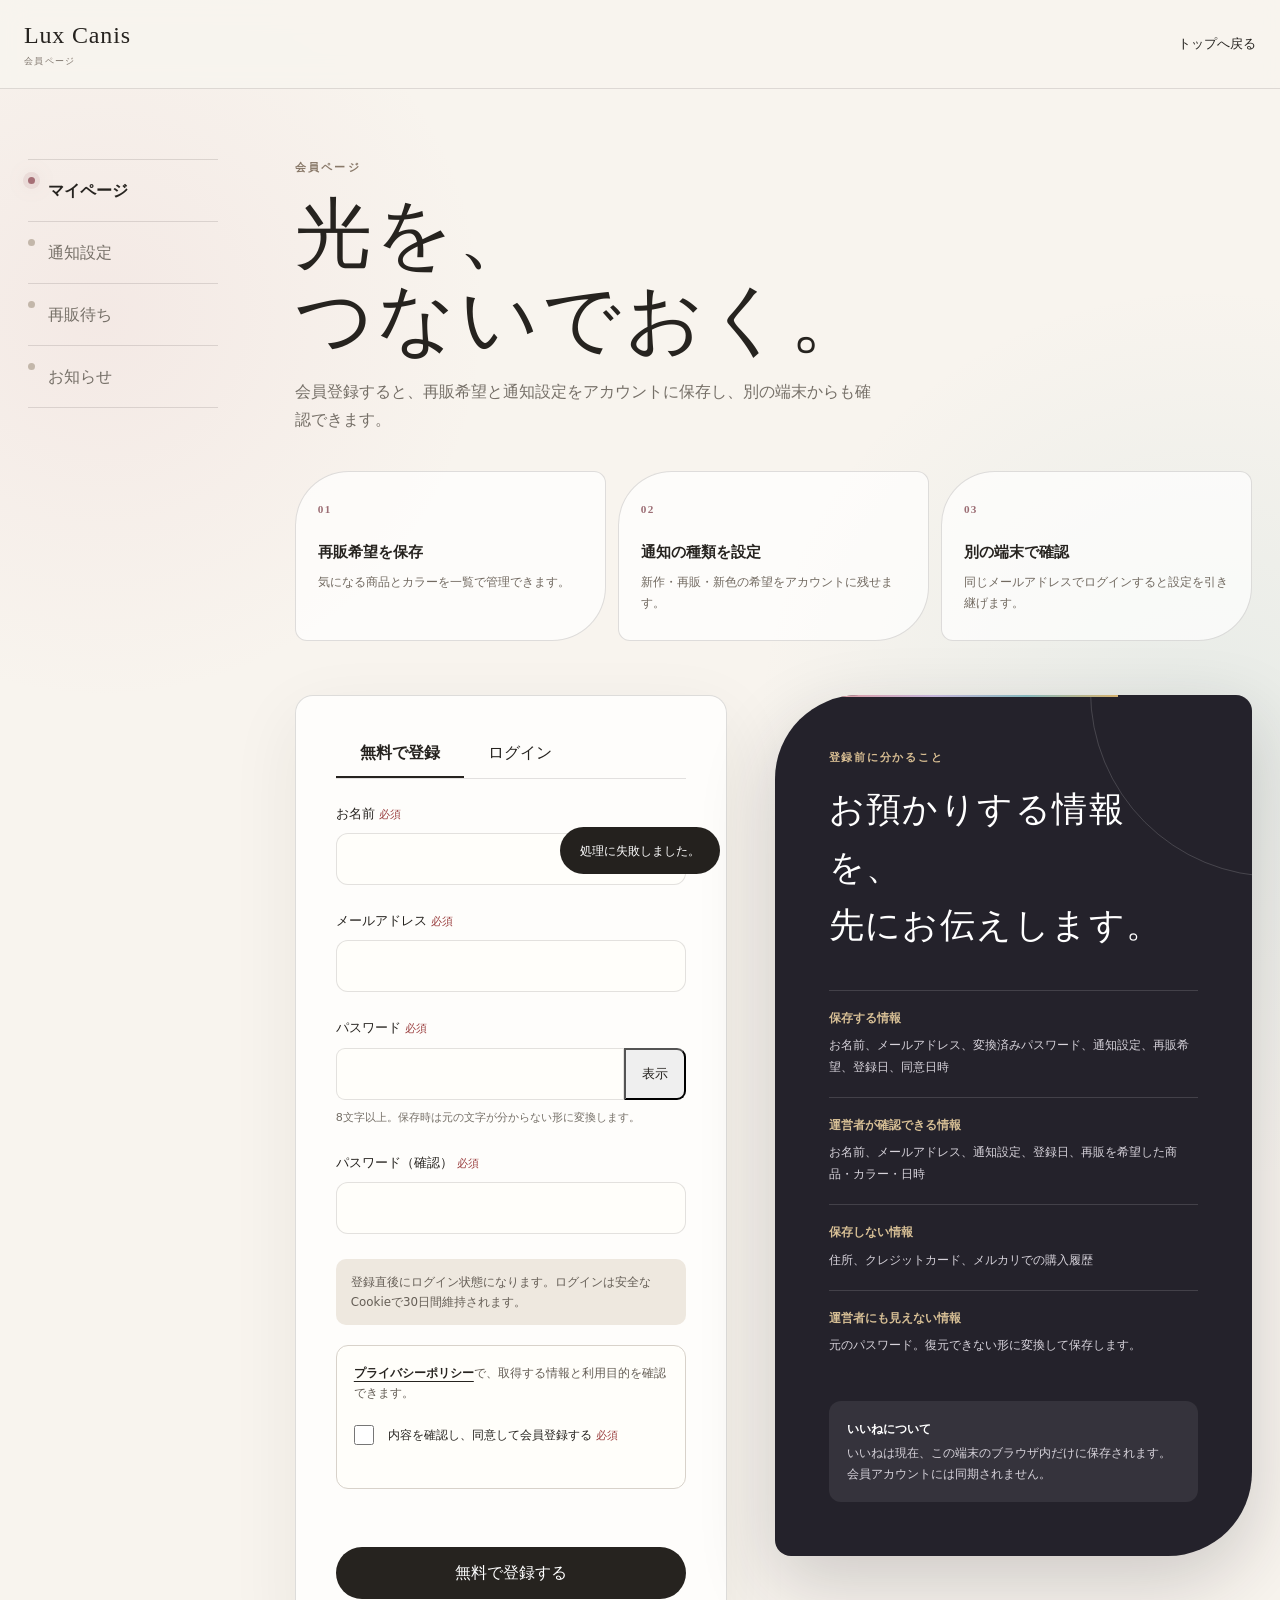
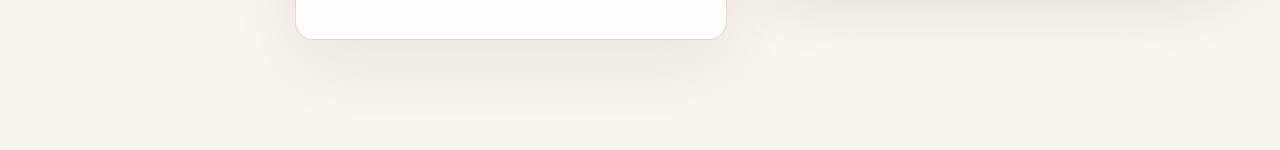
==== commit d14c6f7e: "Clarify member data and refine Lux Canis art direction" ====
--- a/account.html
+++ b/account.html
@@ -9,45 +9,58 @@
   <link rel="stylesheet" href="./styles.css">
   <link rel="stylesheet" href="./account.css">
   <link rel="stylesheet" href="./account-polish.css">
+  <link rel="stylesheet" href="./account-art.css">
   <link rel="stylesheet" href="./visibility.css">
   <script defer src="./account.js"></script>
   <title>マイページ | Lux Canis</title>
 </head>
-<body>
-  <header class="app-header"><a class="brand" href="./index.html"><span class="brand-name">Lux Canis</span><span class="brand-sub">MY PAGE</span></a><a class="app-back" href="./index.html">トップへ戻る</a></header>
+<body class="account-page">
+  <header class="app-header"><a class="brand" href="./index.html"><span class="brand-name">Lux Canis</span><span class="brand-sub">会員ページ</span></a><a class="app-back" href="./index.html">トップへ戻る</a></header>
   <main class="account-shell">
     <aside class="account-nav" aria-label="マイページメニュー">
-      <button class="is-active" data-view="profile">マイページ</button><button data-view="notifications">通知設定</button><button data-view="restock">再販待ち</button><button data-view="notices">お知らせ</button>
+      <button class="is-active" data-view="profile" type="button">マイページ</button><button data-view="notifications" type="button">通知設定</button><button data-view="restock" type="button">再販待ち</button><button data-view="notices" type="button">お知らせ</button>
     </aside>
     <div class="account-content">
       <section class="account-view is-active" id="view-profile">
-        <p class="kicker">MY PAGE</p><h1>こんにちは。</h1>
+        <p class="kicker">会員ページ</p><h1>光を、<br>つないでおく。</h1>
         <div id="signed-out">
-          <p class="view-lede">会員登録すると、再販待ちや通知設定をどの端末からでも確認できます。</p>
-          <div class="auth-tabs"><button class="is-active" data-auth="register">無料で登録</button><button data-auth="login">ログイン</button></div>
-          <form class="app-form" id="account-form" novalidate>
-            <label id="name-field"><span>お名前 <em>必須</em></span><input id="account-name" name="name" autocomplete="name" maxlength="80" required><small class="field-error"></small></label>
-            <label><span>メールアドレス <em>必須</em></span><input id="account-email" name="email" type="email" inputmode="email" autocomplete="email" maxlength="254" required><small class="field-error"></small></label>
-            <label><span>パスワード <em>必須</em></span><span class="password-input"><input id="account-password" name="password" type="password" autocomplete="new-password" minlength="8" maxlength="200" required><button type="button" id="toggle-password" aria-label="パスワードを表示">表示</button></span><small>8文字以上で入力してください。</small><small class="field-error"></small></label>
-            <label id="password-confirm-field"><span>パスワード（確認） <em>必須</em></span><input id="account-password-confirm" name="passwordConfirm" type="password" autocomplete="new-password" minlength="8" maxlength="200" required><small class="field-error" id="password-confirm-error"></small></label>
-            <p class="account-data-note" id="account-data-note">メールアドレスはログインと通知設定の保存に使用します。現在、メールの自動配信は行いません。</p>
-            <div class="consent-field" id="privacy-consent-field">
-              <p><a href="./privacy.html">プライバシーポリシー</a>に、取得する情報と利用目的を記載しています。</p>
-              <label class="consent-check"><input id="privacy-consent" name="privacyConsent" type="checkbox" required><span>内容を確認し、同意して会員登録する <em>必須</em></span></label>
-              <small class="field-error" id="privacy-consent-error" role="alert"></small>
+          <p class="view-lede">会員登録すると、再販希望と通知設定をアカウントに保存し、別の端末からも確認できます。</p>
+          <div class="member-benefits" aria-label="会員登録でできること"><div><span>01</span><strong>再販希望を保存</strong><p>気になる商品とカラーを一覧で管理できます。</p></div><div><span>02</span><strong>通知の種類を設定</strong><p>新作・再販・新色の希望をアカウントに残せます。</p></div><div><span>03</span><strong>別の端末で確認</strong><p>同じメールアドレスでログインすると設定を引き継げます。</p></div></div>
+          <div class="registration-layout">
+            <div class="registration-form-panel">
+              <div class="auth-tabs"><button class="is-active" data-auth="register" type="button">無料で登録</button><button data-auth="login" type="button">ログイン</button></div>
+              <form class="app-form" id="account-form" novalidate>
+                <label id="name-field"><span>お名前 <em>必須</em></span><input id="account-name" name="name" autocomplete="name" maxlength="80" required><small class="field-error"></small></label>
+                <label><span>メールアドレス <em>必須</em></span><input id="account-email" name="email" type="email" inputmode="email" autocomplete="email" maxlength="254" required><small class="field-error"></small></label>
+                <label><span>パスワード <em>必須</em></span><span class="password-input"><input id="account-password" name="password" type="password" autocomplete="new-password" minlength="8" maxlength="200" required><button type="button" id="toggle-password" aria-label="パスワードを表示">表示</button></span><small>8文字以上。保存時は元の文字が分からない形に変換します。</small><small class="field-error"></small></label>
+                <label id="password-confirm-field"><span>パスワード（確認） <em>必須</em></span><input id="account-password-confirm" name="passwordConfirm" type="password" autocomplete="new-password" minlength="8" maxlength="200" required><small class="field-error" id="password-confirm-error"></small></label>
+                <p class="account-data-note" id="account-data-note">登録直後にログイン状態になります。ログインは安全なCookieで30日間維持されます。</p>
+                <div class="consent-field" id="privacy-consent-field">
+                  <p><a href="./privacy.html">プライバシーポリシー</a>で、取得する情報と利用目的を確認できます。</p>
+                  <label class="consent-check"><input id="privacy-consent" name="privacyConsent" type="checkbox" required><span>内容を確認し、同意して会員登録する <em>必須</em></span></label>
+                  <small class="field-error" id="privacy-consent-error" role="alert"></small>
+                </div>
+                <p class="auth-error" id="auth-error" role="alert"></p>
+                <button class="button button-dark" type="submit" id="account-submit">無料で登録する</button>
+              </form>
             </div>
-            <p class="auth-error" id="auth-error" role="alert"></p>
-            <button class="button button-dark" type="submit" id="account-submit">無料で登録する</button>
-          </form>
+            <aside class="data-guide" aria-labelledby="data-guide-title">
+              <p class="data-guide-kicker">登録前に分かること</p><h2 id="data-guide-title">お預かりする情報を、<br>先にお伝えします。</h2>
+              <dl><div><dt>保存する情報</dt><dd>お名前、メールアドレス、変換済みパスワード、通知設定、再販希望、登録日、同意日時</dd></div><div><dt>運営者が確認できる情報</dt><dd>お名前、メールアドレス、通知設定、登録日、再販を希望した商品・カラー・日時</dd></div><div><dt>保存しない情報</dt><dd>住所、クレジットカード、メルカリでの購入履歴</dd></div><div><dt>運営者にも見えない情報</dt><dd>元のパスワード。復元できない形に変換して保存します。</dd></div></dl>
+              <p class="local-like-note"><strong>いいねについて</strong>いいねは現在、この端末のブラウザ内だけに保存されます。会員アカウントには同期されません。</p>
+            </aside>
+          </div>
         </div>
         <div id="signed-in" hidden>
           <div class="profile-card"><span class="profile-avatar" aria-hidden="true">LC</span><div><strong id="profile-name"></strong><p id="profile-email"></p></div></div>
+          <dl class="profile-data"><div><dt>登録日</dt><dd id="profile-created"></dd></div><div><dt>保存されている内容</dt><dd>会員情報・通知設定・再販待ち</dd></div><div><dt>パスワード</dt><dd>元の文字は運営者にも表示されません</dd></div></dl>
           <div class="profile-actions"><a href="./index.html#items">商品を見る</a><button type="button" id="logout-button">ログアウト</button></div>
+          <section class="account-danger" aria-labelledby="delete-account-title"><div><h2 id="delete-account-title">アカウントの削除</h2><p id="delete-account-description">ログイン情報、通知設定、再販待ちを完全に削除します。この操作は取り消せません。</p></div><button type="button" id="open-delete-account" aria-describedby="delete-account-description">削除手続きへ</button></section>
         </div>
       </section>
 
       <section class="account-view" id="view-notifications">
-        <p class="kicker">SETTINGS</p><h1>通知設定</h1><p class="view-lede">選んだ内容はアカウントに保存され、別の端末でも引き継がれます。</p>
+        <p class="kicker">登録内容</p><h1>通知設定</h1><p class="view-lede">選んだ内容はアカウントに保存され、別の端末でも引き継がれます。</p>
         <div class="login-required" data-login-required hidden><a class="button button-dark" href="#">ログインして設定する</a></div>
         <div class="setting-list" id="preference-list">
           <label class="switch-row"><span><strong>新作のお知らせ</strong><small>新しいアクセサリーが追加されたとき</small></span><input type="checkbox" data-pref="newItems"><i></i></label>
@@ -58,10 +71,21 @@
         <p class="settings-note">現在はサイト内のお知らせが利用できます。メール自動送信はまだ接続していません。</p>
       </section>
 
-      <section class="account-view" id="view-restock"><p class="kicker">RESTOCK</p><h1>再販待ち</h1><div id="restock-list"></div></section>
-      <section class="account-view" id="view-notices"><p class="kicker">NOTICES</p><h1>お知らせ</h1><p class="view-lede">Lux Canisからの新作・再販・新色情報です。</p><div class="notice-list" id="notice-list"></div></section>
+      <section class="account-view" id="view-restock"><p class="kicker">再販リクエスト</p><h1>再販待ち</h1><p class="view-lede">商品詳細から登録した商品とカラーを確認・解除できます。</p><div id="restock-list"></div></section>
+      <section class="account-view" id="view-notices"><p class="kicker">最新情報</p><h1>お知らせ</h1><p class="view-lede">Lux Canisからの新作・再販・新色情報です。お知らせ自体は会員登録なしでも見られます。</p><div class="notice-list" id="notice-list"></div></section>
     </div>
   </main>
+  <dialog class="delete-account-dialog" id="delete-account-dialog" aria-labelledby="delete-dialog-title" aria-describedby="delete-dialog-description">
+    <form class="delete-account-form" id="delete-account-form" novalidate>
+      <div class="delete-dialog-head"><div><p class="kicker">アカウント削除</p><h2 id="delete-dialog-title">本当に削除しますか？</h2></div><button class="delete-dialog-close" id="close-delete-account" type="button" aria-label="閉じる">×</button></div>
+      <p id="delete-dialog-description">すべての端末からログアウトし、会員情報・通知設定・再販待ちを削除します。過去のお問い合わせ内容は自動削除されません。</p>
+      <div class="delete-summary" aria-label="削除される情報"><span>会員情報</span><span>通知設定</span><span>再販待ち</span><span>全端末のログイン</span></div>
+      <label><span>現在のパスワード <em>必須</em></span><span class="delete-password-wrap"><input id="delete-account-password" name="password" type="password" autocomplete="current-password" maxlength="200" required><button type="button" id="toggle-delete-password" aria-label="パスワードを表示">表示</button></span></label>
+      <label><span>確認のため「削除」と入力 <em>必須</em></span><input id="delete-account-confirmation" name="confirmation" type="text" autocomplete="off" maxlength="2" required><small class="field-error" id="delete-confirmation-error"></small></label>
+      <p class="delete-error" id="delete-account-error" role="alert"></p>
+      <div class="delete-dialog-actions"><button class="delete-cancel" id="cancel-delete-account" type="button">キャンセル</button><button class="delete-confirm" id="confirm-delete-account" type="submit">完全に削除する</button></div>
+    </form>
+  </dialog>
   <div class="toast" id="toast" role="status" aria-live="polite"></div>
 </body>
 </html>
--- a/styles.css
+++ b/styles.css
@@ -30,6 +30,7 @@
 img { display: block; width: 100%; height: 100%; object-fit: cover; }
 button, input { font: inherit; }
 button { color: inherit; }
+a:focus-visible, button:focus-visible, input:focus-visible, select:focus-visible, textarea:focus-visible { outline: 3px solid var(--gold); outline-offset: 3px; }
 
 .site-header {
   position: sticky;
@@ -47,7 +48,7 @@
   transition: border-color .2s ease, background .2s ease;
 }
 .site-header.scrolled { border-color: var(--line); }
-.brand { display: inline-flex; width: fit-content; flex-direction: column; line-height: 1.1; }
+.brand { display: inline-flex; width: fit-content; min-height: 44px; justify-content: center; flex-direction: column; line-height: 1.1; }
 .brand-name {
   font-family: Georgia, "Times New Roman", serif;
   font-size: 1.5rem;
@@ -60,7 +61,7 @@
   color: var(--muted);
 }
 .nav { display: flex; align-items: center; gap: 28px; font-size: .84rem; }
-.nav a { position: relative; padding: 10px 0; }
+.nav a { position: relative; min-height: 44px; padding: 10px 0; display: inline-flex; align-items: center; }
 .nav a::after {
   content: "";
   position: absolute;
@@ -130,7 +131,7 @@
 .button:hover { transform: translateY(-2px); }
 .button-primary { background: var(--ink); color: white; box-shadow: 0 12px 32px rgba(38,35,31,.14); }
 .button-dark { background: var(--ink); color: #fff; }
-.text-link { display: inline-flex; gap: 9px; align-items: center; font-size: .86rem; border-bottom: 1px solid var(--line); padding-bottom: 4px; }
+.text-link { display: inline-flex; min-height: 44px; gap: 9px; align-items: center; font-size: .86rem; border-bottom: 1px solid var(--line); padding: 4px 0; }
 .hero-notes { display: flex; flex-wrap: wrap; gap: 10px 20px; margin: 40px 0 0; padding: 0; list-style: none; color: var(--muted); font-size: .76rem; }
 .hero-notes li::before { content: "•"; margin-right: 8px; color: var(--gold); }
 
@@ -267,7 +268,7 @@
 .footer-links a { min-height: 44px; display: inline-flex; align-items: center; text-decoration: underline; text-decoration-color: transparent; text-underline-offset: 4px; transition: text-decoration-color .2s ease; }
 .footer-links a:hover { text-decoration-color: currentColor; }
 .footer-links a:focus-visible { outline: 3px solid var(--gold); outline-offset: 3px; }
-.admin-demo-link { font-size: .7rem; color: var(--muted); text-decoration: underline; text-underline-offset: 4px; }
+.admin-demo-link { min-height: 44px; display: inline-flex; align-items: center; font-size: .7rem; color: var(--muted); text-decoration: underline; text-underline-offset: 4px; }
 .footer-brand .brand-name { color: var(--ink); }
 .copyright { text-align: right; }
 
@@ -319,6 +320,7 @@
   transition: opacity .2s ease, transform .2s ease;
 }
 .toast.show { opacity: 1; transform: translate(-50%, 0); }
+.contact-submit-error { min-height: 1.5em; margin: 0; color: #a12b2b; font-size: .78rem; line-height: 1.7; }
 
 @media (max-width: 1040px) {
   .site-header { grid-template-columns: 1fr auto; }
@@ -421,10 +423,10 @@
 .menu-scrim { position: fixed; inset: 0; z-index: 80; background: rgba(25,22,19,.48); backdrop-filter: blur(3px); }
 .site-menu {
   position: fixed; inset: 0 0 0 auto; z-index: 90; width: min(520px, 100%); padding: 24px clamp(24px, 6vw, 54px) max(28px, env(safe-area-inset-bottom));
-  background: var(--paper); transform: translateX(102%); visibility: hidden; transition: transform .28s ease, visibility .28s;
+  background: var(--paper); transform: translateX(102%); visibility: hidden; transition: transform .28s ease, visibility 0s linear .28s;
   display: flex; flex-direction: column; overflow-y: auto;
 }
-.site-menu.is-open { transform: translateX(0); visibility: visible; }
+.site-menu.is-open { transform: translateX(0); visibility: visible; transition-delay: 0s; }
 .menu-head { display: flex; justify-content: space-between; align-items: center; }
 .drawer-intro { display: flex; justify-content: space-between; align-items: end; gap: 24px; margin-top: 40px; padding-bottom: 24px; border-bottom: 1px solid var(--line); }
 .drawer-intro .kicker { margin-bottom: 9px; }
@@ -463,6 +465,7 @@
 .home-notice-card p { margin: 8px 0 0; max-width: 760px; color: var(--muted); line-height: 1.8; white-space: pre-wrap; }
 .home-notice-card a { min-height: 44px; margin-top: 8px; display: inline-flex; align-items: center; font-size: .78rem; font-weight: 700; }
 .home-notice-loading,.home-notice-empty { padding: 34px 0; color: var(--muted); }
+.home-notice-empty .button { width: fit-content; margin-top: 16px; }
 .home-notice-more { margin-top: 28px; }
 .news-signup { max-width: calc(var(--max) - 56px); margin: 120px auto 0; padding: clamp(60px, 8vw, 100px) 28px; text-align: center; border: 1px solid var(--line); border-radius: var(--radius-lg); background: var(--paper); }
 .news-signup h2 { margin: 0; font: 500 clamp(2.2rem, 4.5vw, 4.8rem)/1.28 "Yu Mincho", Georgia, serif; }
--- a/account-polish.css
+++ b/account-polish.css
@@ -1 +1 @@
-.auth-error{min-height:1.45em;margin:0;color:#a62f36;font-size:.78rem}.settings-note{margin-top:18px;padding:14px 16px;border-radius:10px;background:#eee8df;color:#655e56;font-size:.78rem;line-height:1.7}.login-required{padding:28px;border:1px solid #e0dbd4;border-radius:16px;background:#fff;text-align:center}.account-empty{padding:46px 24px;border:1px solid #e0dbd4;border-radius:16px;background:#fff;display:grid;justify-items:center;gap:18px;text-align:center}.restock-item{padding:14px;border:1px solid #e0dbd4;border-radius:14px;background:#fff;display:grid;grid-template-columns:78px 1fr auto;gap:16px;align-items:center}.restock-item img{width:78px;height:78px;border-radius:10px;object-fit:cover;background:#eee8df}.restock-item p{margin:6px 0 0;color:#766f67;font-size:.78rem}.restock-item button{min-height:42px;padding:0 14px;border:1px solid #d8d2ca;border-radius:9px;background:#fff;cursor:pointer}.app-form button:disabled{opacity:.6;cursor:wait}.account-data-note{margin:0;padding:13px 15px;border-radius:10px;background:#eee8df;color:#655e56;font-size:.74rem;line-height:1.7}.consent-field{display:grid;gap:9px;padding:17px;border:1px solid #d8d2ca;border-radius:12px;background:var(--paper)}.consent-field>p{margin:0;color:#655e56;font-size:.74rem;line-height:1.7}.consent-field>p a{font-weight:700;color:var(--ink);text-decoration:underline;text-underline-offset:4px}.consent-check{min-height:44px;display:grid!important;grid-template-columns:24px 1fr;align-items:center;gap:10px;cursor:pointer;touch-action:manipulation}.consent-check input{width:20px!important;min-height:20px!important;height:20px;padding:0!important;margin:0;border-radius:4px!important;accent-color:var(--ink)}.consent-check>span{margin:0!important;font-size:.78rem!important;line-height:1.6}.consent-check input:focus-visible{outline:3px solid rgba(167,134,85,.5);outline-offset:3px}.notice-list footer{margin-top:9px;display:flex;align-items:center;justify-content:space-between;gap:14px}.notice-list footer a{min-height:44px;display:inline-flex;align-items:center;color:var(--ink);font-size:.75rem;font-weight:700}@media (max-width:620px){.account-nav{grid-template-columns:repeat(2,minmax(0,1fr))!important}.restock-item{grid-template-columns:64px 1fr}.restock-item img{width:64px;height:64px}.restock-item button{grid-column:1/-1;width:100%}.notice-list footer{align-items:flex-start;flex-direction:column;gap:4px}}
+.auth-error{min-height:1.45em;margin:0;color:#a62f36;font-size:.78rem}.settings-note{margin-top:18px;padding:14px 16px;border-radius:10px;background:#eee8df;color:#655e56;font-size:.78rem;line-height:1.7}.login-required{padding:28px;border:1px solid #e0dbd4;border-radius:16px;background:#fff;text-align:center}.account-empty{padding:46px 24px;border:1px solid #e0dbd4;border-radius:16px;background:#fff;display:grid;justify-items:center;gap:18px;text-align:center}.restock-item{padding:14px;border:1px solid #e0dbd4;border-radius:14px;background:#fff;display:grid;grid-template-columns:78px 1fr auto;gap:16px;align-items:center}.restock-item img{width:78px;height:78px;border-radius:10px;object-fit:cover;background:#eee8df}.restock-item p{margin:6px 0 0;color:#766f67;font-size:.78rem}.restock-item button{min-height:42px;padding:0 14px;border:1px solid #d8d2ca;border-radius:9px;background:#fff;cursor:pointer}.app-form button:disabled{opacity:.6;cursor:wait}.account-data-note{margin:0;padding:13px 15px;border-radius:10px;background:#eee8df;color:#655e56;font-size:.74rem;line-height:1.7}.consent-field{display:grid;gap:9px;padding:17px;border:1px solid #d8d2ca;border-radius:12px;background:var(--paper)}.consent-field>p{margin:0;color:#655e56;font-size:.74rem;line-height:1.7}.consent-field>p a{font-weight:700;color:var(--ink);text-decoration:underline;text-underline-offset:4px}.consent-check{min-height:44px;display:grid!important;grid-template-columns:24px 1fr;align-items:center;gap:10px;cursor:pointer;touch-action:manipulation}.consent-check input{width:20px!important;min-height:20px!important;height:20px;padding:0!important;margin:0;border-radius:4px!important;accent-color:var(--ink)}.consent-check>span{margin:0!important;font-size:.78rem!important;line-height:1.6}.consent-check input:focus-visible{outline:3px solid rgba(167,134,85,.5);outline-offset:3px}.account-danger{margin-top:64px;padding-top:28px;border-top:1px solid #d6b9b9;display:flex;align-items:center;justify-content:space-between;gap:28px}.account-danger h2{margin:0;font:600 1rem/1.5 inherit}.account-danger p{max-width:520px;margin:7px 0 0;color:#766060;font-size:.76rem;line-height:1.7}.account-danger>button{flex:0 0 auto;min-height:44px;padding:0 17px;border:1px solid #9f2f35;border-radius:999px;background:transparent;color:#8f252b;font-weight:700;cursor:pointer}.account-danger>button:hover{background:#8f252b;color:#fff}.account-danger>button:focus-visible{outline:3px solid rgba(159,47,53,.35);outline-offset:3px}.delete-account-dialog{width:min(620px,calc(100vw - 36px));max-height:calc(100dvh - 36px);padding:0;border:0;border-radius:24px;background:var(--paper);color:var(--ink);box-shadow:0 28px 90px rgba(28,22,18,.28);overflow:auto}.delete-account-dialog::backdrop{background:rgba(28,22,18,.58);backdrop-filter:blur(4px)}.delete-account-form{padding:clamp(24px,5vw,46px);display:grid;gap:20px}.delete-dialog-head{display:flex;align-items:flex-start;justify-content:space-between;gap:24px}.delete-dialog-head .kicker{margin-bottom:9px}.delete-dialog-head h2{margin:0;font:500 clamp(1.9rem,5vw,2.8rem)/1.35 "Yu Mincho",Georgia,serif}.delete-dialog-close{flex:0 0 44px;width:44px;height:44px;border:1px solid var(--line);border-radius:50%;background:transparent;font-size:1.5rem;cursor:pointer}.delete-account-form>p:not(.delete-error){margin:0;color:#665f57;font-size:.82rem;line-height:1.85}.delete-summary{display:grid;grid-template-columns:repeat(2,1fr);gap:8px}.delete-summary span{min-height:42px;padding:0 12px;display:flex;align-items:center;border-radius:9px;background:#eee8df;color:#5f5851;font-size:.75rem}.delete-account-form label>span:first-child{display:block;margin-bottom:8px;font-size:.8rem}.delete-account-form em{font-style:normal;color:#9a3f3f;font-size:.68rem}.delete-account-form input{width:100%;min-height:50px;padding:0 13px;border:1px solid var(--line);border-radius:11px;background:#fff;font-size:16px}.delete-account-form input:focus{outline:3px solid rgba(167,134,85,.28);border-color:var(--gold)}.delete-password-wrap{display:grid!important;grid-template-columns:1fr 62px}.delete-password-wrap input{border-radius:11px 0 0 11px}.delete-password-wrap button{border:1px solid var(--line);border-left:0;border-radius:0 11px 11px 0;background:#f5f1eb;cursor:pointer}.delete-error{min-height:1.5em;margin:0;color:#98272d;font-size:.78rem}.delete-dialog-actions{display:grid;grid-template-columns:1fr 1.25fr;gap:10px}.delete-dialog-actions button{min-height:50px;border-radius:999px;font-weight:700;cursor:pointer}.delete-cancel{border:1px solid var(--line);background:transparent}.delete-confirm{border:1px solid #8f252b;background:#8f252b;color:#fff}.delete-dialog-actions button:disabled{opacity:.55;cursor:wait}.delete-dialog-actions button:focus-visible,.delete-dialog-close:focus-visible,.delete-password-wrap button:focus-visible{outline:3px solid var(--gold);outline-offset:3px}.notice-list footer{margin-top:9px;display:flex;align-items:center;justify-content:space-between;gap:14px}.notice-list footer a{min-height:44px;display:inline-flex;align-items:center;color:var(--ink);font-size:.75rem;font-weight:700}@media (max-width:620px){.account-nav{grid-template-columns:repeat(2,minmax(0,1fr))!important}.restock-item{grid-template-columns:64px 1fr}.restock-item img{width:64px;height:64px}.restock-item button{grid-column:1/-1;width:100%}.notice-list footer{align-items:flex-start;flex-direction:column;gap:4px}.account-danger{align-items:flex-start;flex-direction:column}.account-danger>button{width:100%}.delete-account-dialog{width:calc(100vw - 24px);max-height:calc(100dvh - 24px);border-radius:20px}.delete-account-form{padding:24px 20px}.delete-summary{grid-template-columns:1fr}.delete-dialog-actions{grid-template-columns:1fr}.delete-cancel{order:2}}
--- a/account-art.css
+++ b/account-art.css
@@ -0,0 +1,66 @@
+/* Account transparency and the Lux Canis light-orbit art direction. */
+.account-page {
+  min-width: 0;
+  overflow-x: hidden;
+  background:
+    radial-gradient(circle at 8% 18%, rgba(214,159,166,.13), transparent 24rem),
+    radial-gradient(circle at 94% 42%, rgba(117,177,185,.13), transparent 28rem),
+    #f8f4ee;
+}
+.account-page .app-header { position: relative; max-width: none; padding-inline: max(24px, calc((100vw - 1320px) / 2)); background: rgba(248,244,238,.88); backdrop-filter: blur(14px); }
+.account-page .brand-sub { color: #81786f; letter-spacing: .14em; }
+.account-page .account-shell { max-width: 1320px; grid-template-columns: 190px minmax(0,1fr); gap: clamp(38px,6vw,86px); }
+.account-page .account-nav { position: sticky; top: 30px; }
+.account-page .account-nav button { position: relative; min-height: 62px; padding-left: 20px; }
+.account-page .account-nav button::before { content:""; position:absolute; left:0; width:7px; height:7px; border-radius:50%; background:#c3b7aa; }
+.account-page .account-nav button.is-active::before { background:#a66f76; box-shadow:0 0 0 5px rgba(166,111,118,.12),0 0 20px rgba(166,111,118,.4); }
+.account-page .account-view h1 { max-width: 780px; font-family:"Yu Mincho","Hiragino Mincho ProN",Georgia,serif; font-size:clamp(2.8rem,6vw,5.2rem); letter-spacing:.045em; }
+.member-benefits { margin: 38px 0 54px; display:grid; grid-template-columns:repeat(3,minmax(0,1fr)); gap:12px; }
+.member-benefits>div { min-height:170px; padding:22px; border:1px solid rgba(37,33,30,.14); border-radius:54px 12px 54px 12px; background:rgba(255,255,255,.68); }
+.member-benefits span { color:#9c6e75; font:600 .7rem Georgia,serif; letter-spacing:.12em; }
+.member-benefits strong { display:block; margin-top:18px; font-size:.92rem; }
+.member-benefits p { margin:8px 0 0; color:#716960; font-size:.74rem; line-height:1.75; }
+.registration-layout { display:grid; grid-template-columns:minmax(300px,.95fr) minmax(330px,1.05fr); gap:clamp(20px,4vw,48px); align-items:start; }
+.registration-form-panel { padding:clamp(22px,4vw,40px); border:1px solid rgba(37,33,30,.15); border-radius:18px; background:rgba(255,255,255,.78); box-shadow:0 22px 70px rgba(48,37,29,.07); }
+.registration-form-panel .auth-tabs { margin-top:-6px; }
+.registration-form-panel .app-form { max-width:none; }
+.data-guide { position:relative; padding:clamp(30px,5vw,54px); overflow:hidden; border-radius:84px 16px 84px 16px; background:#24222b; color:#fff; box-shadow:0 26px 76px rgba(37,31,42,.2); }
+.data-guide::before { content:""; position:absolute; width:370px; aspect-ratio:1; right:-210px; top:-190px; border:1px solid rgba(255,255,255,.16); border-radius:50%; }
+.data-guide::after { content:""; position:absolute; inset:0 auto auto 14%; width:58%; height:2px; background:linear-gradient(90deg,#db9ca4,#c3b3d9,#86b8bd,#d6b26e); }
+.data-guide-kicker { margin:0 0 14px; color:#d7bd92; font-size:.68rem; font-weight:700; letter-spacing:.16em; }
+.data-guide h2 { position:relative; margin:0 0 34px; font:500 clamp(1.5rem,3vw,2.2rem)/1.65 "Yu Mincho",Georgia,serif; letter-spacing:.04em; }
+.data-guide dl { margin:0; }
+.data-guide dl div { padding:18px 0; border-top:1px solid rgba(255,255,255,.14); }
+.data-guide dt { color:#d8c096; font-size:.72rem; font-weight:700; }
+.data-guide dd { margin:7px 0 0; color:#d7d3db; font-size:.76rem; line-height:1.8; }
+.local-like-note { margin:26px 0 0; padding:18px; border-radius:12px; background:rgba(255,255,255,.08); color:#d7d3db; font-size:.73rem; line-height:1.75; }
+.local-like-note strong { display:block; margin-bottom:4px; color:#fff; }
+.profile-data { margin:22px 0 0; display:grid; grid-template-columns:repeat(3,minmax(0,1fr)); border:1px solid var(--line); border-radius:16px; overflow:hidden; background:rgba(255,255,255,.72); }
+.profile-data div { padding:20px; border-right:1px solid var(--line); }
+.profile-data div:last-child { border-right:0; }
+.profile-data dt { color:#8e6c70; font-size:.7rem; font-weight:700; }
+.profile-data dd { margin:7px 0 0; color:#5f5851; font-size:.76rem; line-height:1.65; }
+.account-page button,.account-page a { touch-action:manipulation; }
+.account-page button:focus-visible,.account-page a:focus-visible,.account-page input:focus-visible { outline:3px solid #b17d83; outline-offset:3px; }
+
+@media(max-width:980px){
+  .account-page .account-shell { grid-template-columns:1fr; gap:30px; }
+  .account-page .account-nav { position:static; display:flex; overflow-x:auto; }
+  .account-page .account-nav button { flex:0 0 auto; padding:0 18px 0 24px; }
+  .registration-layout { grid-template-columns:1fr; }
+  .data-guide { border-radius:56px 14px 56px 14px; }
+}
+@media(max-width:680px){
+  .account-page .app-header { padding:15px 18px; }
+  .account-page .account-shell { padding:30px 18px 76px; }
+  .account-page .account-view h1 { font-size:clamp(2.35rem,10.8vw,3.2rem); line-height:1.28; }
+  .member-benefits { margin:28px 0 36px; display:flex; gap:10px; overflow-x:auto; scroll-snap-type:x mandatory; scrollbar-width:none; }
+  .member-benefits::-webkit-scrollbar { display:none; }
+  .member-benefits>div { flex:0 0 min(78vw,270px); min-height:154px; scroll-snap-align:start; }
+  .registration-form-panel { padding:22px 18px; }
+  .data-guide { padding:32px 22px; border-radius:46px 12px 46px 12px; }
+  .profile-data { grid-template-columns:1fr; }
+  .profile-data div { border-right:0; border-bottom:1px solid var(--line); }
+  .profile-data div:last-child { border-bottom:0; }
+}
+@media(prefers-reduced-motion:reduce){.member-benefits{scroll-behavior:auto}.account-page *{transition-duration:.01ms!important}}
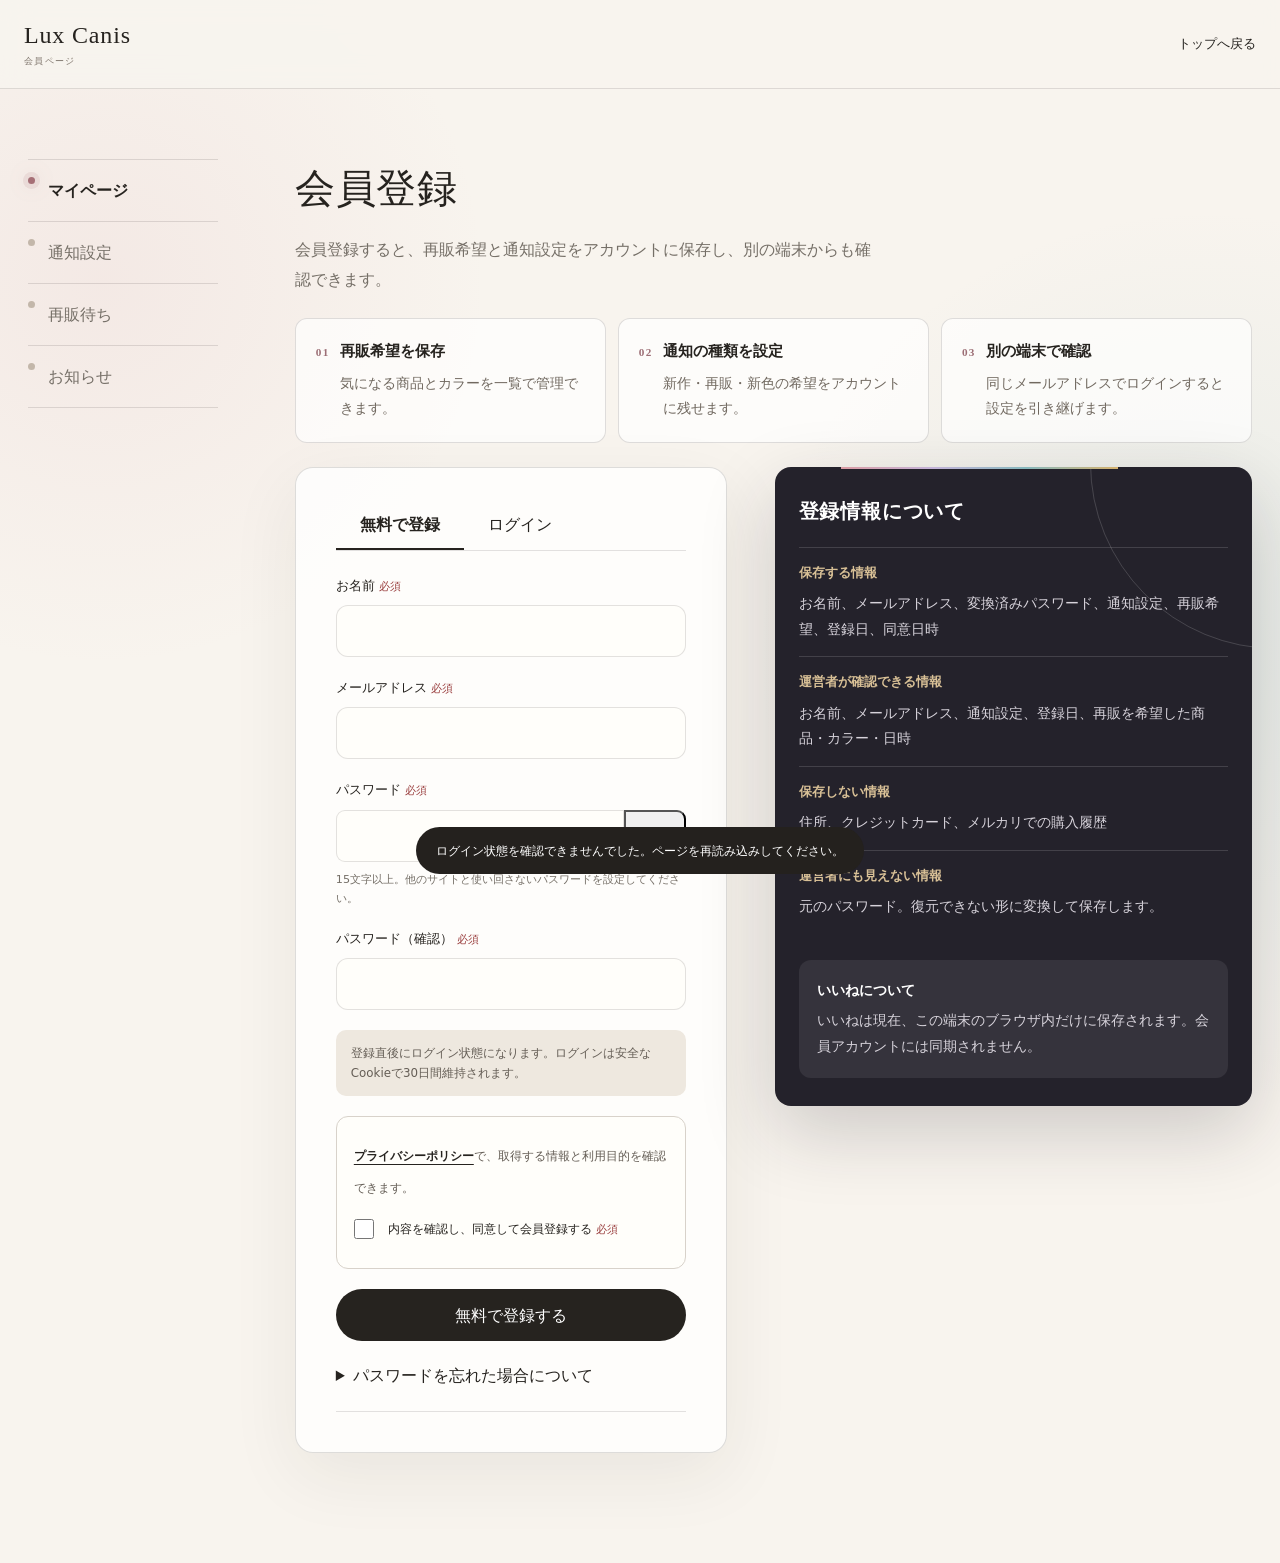
==== commit f6896283: "Refine Japanese storefront and secure account operations" ====
--- a/account.html
+++ b/account.html
@@ -12,27 +12,29 @@
   <link rel="stylesheet" href="./account-art.css">
   <link rel="stylesheet" href="./visibility.css">
   <script defer src="./account.js"></script>
+  <script defer src="./account-security.js"></script>
   <title>マイページ | Lux Canis</title>
 </head>
 <body class="account-page">
   <header class="app-header"><a class="brand" href="./index.html"><span class="brand-name">Lux Canis</span><span class="brand-sub">会員ページ</span></a><a class="app-back" href="./index.html">トップへ戻る</a></header>
   <main class="account-shell">
     <aside class="account-nav" aria-label="マイページメニュー">
-      <button class="is-active" data-view="profile" type="button">マイページ</button><button data-view="notifications" type="button">通知設定</button><button data-view="restock" type="button">再販待ち</button><button data-view="notices" type="button">お知らせ</button>
+      <button class="is-active" data-view="profile" type="button" aria-pressed="true">マイページ</button><button data-view="notifications" type="button" aria-pressed="false">通知設定</button><button data-view="restock" type="button" aria-pressed="false">再販待ち</button><button data-view="notices" type="button" aria-pressed="false">お知らせ</button>
     </aside>
     <div class="account-content">
       <section class="account-view is-active" id="view-profile">
-        <p class="kicker">会員ページ</p><h1>光を、<br>つないでおく。</h1>
+        <h1 id="account-page-title">会員登録</h1>
+        <p id="account-security-feedback" role="status" aria-live="polite"></p>
         <div id="signed-out">
           <p class="view-lede">会員登録すると、再販希望と通知設定をアカウントに保存し、別の端末からも確認できます。</p>
           <div class="member-benefits" aria-label="会員登録でできること"><div><span>01</span><strong>再販希望を保存</strong><p>気になる商品とカラーを一覧で管理できます。</p></div><div><span>02</span><strong>通知の種類を設定</strong><p>新作・再販・新色の希望をアカウントに残せます。</p></div><div><span>03</span><strong>別の端末で確認</strong><p>同じメールアドレスでログインすると設定を引き継げます。</p></div></div>
           <div class="registration-layout">
             <div class="registration-form-panel">
-              <div class="auth-tabs"><button class="is-active" data-auth="register" type="button">無料で登録</button><button data-auth="login" type="button">ログイン</button></div>
+              <div class="auth-tabs" aria-label="登録またはログイン"><button class="is-active" data-auth="register" type="button" aria-pressed="true">無料で登録</button><button data-auth="login" type="button" aria-pressed="false">ログイン</button></div>
               <form class="app-form" id="account-form" novalidate>
                 <label id="name-field"><span>お名前 <em>必須</em></span><input id="account-name" name="name" autocomplete="name" maxlength="80" required><small class="field-error"></small></label>
                 <label><span>メールアドレス <em>必須</em></span><input id="account-email" name="email" type="email" inputmode="email" autocomplete="email" maxlength="254" required><small class="field-error"></small></label>
-                <label><span>パスワード <em>必須</em></span><span class="password-input"><input id="account-password" name="password" type="password" autocomplete="new-password" minlength="8" maxlength="200" required><button type="button" id="toggle-password" aria-label="パスワードを表示">表示</button></span><small>8文字以上。保存時は元の文字が分からない形に変換します。</small><small class="field-error"></small></label>
+                <label><span>パスワード <em>必須</em></span><span class="password-input"><input id="account-password" name="password" type="password" autocomplete="new-password" minlength="15" maxlength="200" required><button type="button" id="toggle-password" aria-label="パスワードを表示">表示</button></span><small id="password-help">15文字以上。他のサイトと使い回さないパスワードを設定してください。</small><small class="field-error"></small></label>
                 <label id="password-confirm-field"><span>パスワード（確認） <em>必須</em></span><input id="account-password-confirm" name="passwordConfirm" type="password" autocomplete="new-password" minlength="8" maxlength="200" required><small class="field-error" id="password-confirm-error"></small></label>
                 <p class="account-data-note" id="account-data-note">登録直後にログイン状態になります。ログインは安全なCookieで30日間維持されます。</p>
                 <div class="consent-field" id="privacy-consent-field">
@@ -43,9 +45,10 @@
                 <p class="auth-error" id="auth-error" role="alert"></p>
                 <button class="button button-dark" type="submit" id="account-submit">無料で登録する</button>
               </form>
+              <details class="account-recovery-note"><summary>パスワードを忘れた場合について</summary><p>現在、自動再設定メールは準備中です。元のパスワードを運営者が調べてお伝えすることはできません。登録時のパスワードは、端末のパスワード管理機能などで大切に保管してください。</p><a href="./contact.html">お問い合わせ</a></details>
             </div>
             <aside class="data-guide" aria-labelledby="data-guide-title">
-              <p class="data-guide-kicker">登録前に分かること</p><h2 id="data-guide-title">お預かりする情報を、<br>先にお伝えします。</h2>
+              <h2 id="data-guide-title">登録情報について</h2>
               <dl><div><dt>保存する情報</dt><dd>お名前、メールアドレス、変換済みパスワード、通知設定、再販希望、登録日、同意日時</dd></div><div><dt>運営者が確認できる情報</dt><dd>お名前、メールアドレス、通知設定、登録日、再販を希望した商品・カラー・日時</dd></div><div><dt>保存しない情報</dt><dd>住所、クレジットカード、メルカリでの購入履歴</dd></div><div><dt>運営者にも見えない情報</dt><dd>元のパスワード。復元できない形に変換して保存します。</dd></div></dl>
               <p class="local-like-note"><strong>いいねについて</strong>いいねは現在、この端末のブラウザ内だけに保存されます。会員アカウントには同期されません。</p>
             </aside>
@@ -55,6 +58,21 @@
           <div class="profile-card"><span class="profile-avatar" aria-hidden="true">LC</span><div><strong id="profile-name"></strong><p id="profile-email"></p></div></div>
           <dl class="profile-data"><div><dt>登録日</dt><dd id="profile-created"></dd></div><div><dt>保存されている内容</dt><dd>会員情報・通知設定・再販待ち</dd></div><div><dt>パスワード</dt><dd>元の文字は運営者にも表示されません</dd></div></dl>
           <div class="profile-actions"><a href="./index.html#items">商品を見る</a><button type="button" id="logout-button">ログアウト</button></div>
+          <section class="account-security" aria-labelledby="account-security-title">
+            <h2 id="account-security-title">ログインの安全設定</h2>
+            <details><summary>パスワードを変更する</summary>
+              <form id="change-password-form" class="app-form">
+                <p>変更すると、この端末を含むすべての端末からログアウトします。新しいパスワードでログインし直してください。</p>
+                <label for="current-password">現在のパスワード</label><input id="current-password" type="password" autocomplete="current-password" maxlength="200" required>
+                <label for="new-password">新しいパスワード</label><input id="new-password" type="password" autocomplete="new-password" minlength="15" maxlength="200" aria-describedby="new-password-help" required>
+                <small id="new-password-help">15〜200文字。先頭・末尾の空白は使えません。他のサイトと使い回さないでください。</small>
+                <label for="confirm-new-password">新しいパスワード（確認）</label><input id="confirm-new-password" type="password" autocomplete="new-password" minlength="15" maxlength="200" required>
+                <p id="change-password-status" role="status" aria-live="polite"></p>
+                <button class="button button-dark" type="submit">変更して全端末からログアウト</button>
+              </form>
+            </details>
+            <details><summary>すべての端末からログアウトする</summary><p>共有端末でログアウトし忘れたときに使えます。この端末もログアウトします。</p><button class="button button-outline" id="logout-all-button" type="button">全端末からログアウトする</button><p id="logout-all-status" role="status" aria-live="polite"></p></details>
+          </section>
           <section class="account-danger" aria-labelledby="delete-account-title"><div><h2 id="delete-account-title">アカウントの削除</h2><p id="delete-account-description">ログイン情報、通知設定、再販待ちを完全に削除します。この操作は取り消せません。</p></div><button type="button" id="open-delete-account" aria-describedby="delete-account-description">削除手続きへ</button></section>
         </div>
       </section>
@@ -66,9 +84,9 @@
           <label class="switch-row"><span><strong>新作のお知らせ</strong><small>新しいアクセサリーが追加されたとき</small></span><input type="checkbox" data-pref="newItems"><i></i></label>
           <label class="switch-row"><span><strong>再販のお知らせ</strong><small>再販待ちの商品が入荷したとき</small></span><input type="checkbox" data-pref="restock"><i></i></label>
           <label class="switch-row"><span><strong>新しいカラー</strong><small>新色が追加されたとき</small></span><input type="checkbox" data-pref="newColors"><i></i></label>
-          <label class="switch-row"><span><strong>メールで受け取る</strong><small>配信機能の接続後に利用できます</small></span><input type="checkbox" data-pref="email"><i></i></label>
+          <div class="switch-row"><span><strong>メールで受け取る：準備中</strong><small>現在はメールを送信しません。配信開始後にあらためて受信の希望を確認します。</small></span></div>
         </div>
-        <p class="settings-note">現在はサイト内のお知らせが利用できます。メール自動送信はまだ接続していません。</p>
+        <p class="settings-note">選んだ種類を、この会員ページの「お知らせ」に表示します。重要なお知らせは設定に関係なく表示します。メール・スマホへの自動通知は現在ありません。</p>
       </section>
 
       <section class="account-view" id="view-restock"><p class="kicker">再販リクエスト</p><h1>再販待ち</h1><p class="view-lede">商品詳細から登録した商品とカラーを確認・解除できます。</p><div id="restock-list"></div></section>
--- a/account-polish.css
+++ b/account-polish.css
@@ -1 +1,14 @@
 .auth-error{min-height:1.45em;margin:0;color:#a62f36;font-size:.78rem}.settings-note{margin-top:18px;padding:14px 16px;border-radius:10px;background:#eee8df;color:#655e56;font-size:.78rem;line-height:1.7}.login-required{padding:28px;border:1px solid #e0dbd4;border-radius:16px;background:#fff;text-align:center}.account-empty{padding:46px 24px;border:1px solid #e0dbd4;border-radius:16px;background:#fff;display:grid;justify-items:center;gap:18px;text-align:center}.restock-item{padding:14px;border:1px solid #e0dbd4;border-radius:14px;background:#fff;display:grid;grid-template-columns:78px 1fr auto;gap:16px;align-items:center}.restock-item img{width:78px;height:78px;border-radius:10px;object-fit:cover;background:#eee8df}.restock-item p{margin:6px 0 0;color:#766f67;font-size:.78rem}.restock-item button{min-height:42px;padding:0 14px;border:1px solid #d8d2ca;border-radius:9px;background:#fff;cursor:pointer}.app-form button:disabled{opacity:.6;cursor:wait}.account-data-note{margin:0;padding:13px 15px;border-radius:10px;background:#eee8df;color:#655e56;font-size:.74rem;line-height:1.7}.consent-field{display:grid;gap:9px;padding:17px;border:1px solid #d8d2ca;border-radius:12px;background:var(--paper)}.consent-field>p{margin:0;color:#655e56;font-size:.74rem;line-height:1.7}.consent-field>p a{font-weight:700;color:var(--ink);text-decoration:underline;text-underline-offset:4px}.consent-check{min-height:44px;display:grid!important;grid-template-columns:24px 1fr;align-items:center;gap:10px;cursor:pointer;touch-action:manipulation}.consent-check input{width:20px!important;min-height:20px!important;height:20px;padding:0!important;margin:0;border-radius:4px!important;accent-color:var(--ink)}.consent-check>span{margin:0!important;font-size:.78rem!important;line-height:1.6}.consent-check input:focus-visible{outline:3px solid rgba(167,134,85,.5);outline-offset:3px}.account-danger{margin-top:64px;padding-top:28px;border-top:1px solid #d6b9b9;display:flex;align-items:center;justify-content:space-between;gap:28px}.account-danger h2{margin:0;font:600 1rem/1.5 inherit}.account-danger p{max-width:520px;margin:7px 0 0;color:#766060;font-size:.76rem;line-height:1.7}.account-danger>button{flex:0 0 auto;min-height:44px;padding:0 17px;border:1px solid #9f2f35;border-radius:999px;background:transparent;color:#8f252b;font-weight:700;cursor:pointer}.account-danger>button:hover{background:#8f252b;color:#fff}.account-danger>button:focus-visible{outline:3px solid rgba(159,47,53,.35);outline-offset:3px}.delete-account-dialog{width:min(620px,calc(100vw - 36px));max-height:calc(100dvh - 36px);padding:0;border:0;border-radius:24px;background:var(--paper);color:var(--ink);box-shadow:0 28px 90px rgba(28,22,18,.28);overflow:auto}.delete-account-dialog::backdrop{background:rgba(28,22,18,.58);backdrop-filter:blur(4px)}.delete-account-form{padding:clamp(24px,5vw,46px);display:grid;gap:20px}.delete-dialog-head{display:flex;align-items:flex-start;justify-content:space-between;gap:24px}.delete-dialog-head .kicker{margin-bottom:9px}.delete-dialog-head h2{margin:0;font:500 clamp(1.9rem,5vw,2.8rem)/1.35 "Yu Mincho",Georgia,serif}.delete-dialog-close{flex:0 0 44px;width:44px;height:44px;border:1px solid var(--line);border-radius:50%;background:transparent;font-size:1.5rem;cursor:pointer}.delete-account-form>p:not(.delete-error){margin:0;color:#665f57;font-size:.82rem;line-height:1.85}.delete-summary{display:grid;grid-template-columns:repeat(2,1fr);gap:8px}.delete-summary span{min-height:42px;padding:0 12px;display:flex;align-items:center;border-radius:9px;background:#eee8df;color:#5f5851;font-size:.75rem}.delete-account-form label>span:first-child{display:block;margin-bottom:8px;font-size:.8rem}.delete-account-form em{font-style:normal;color:#9a3f3f;font-size:.68rem}.delete-account-form input{width:100%;min-height:50px;padding:0 13px;border:1px solid var(--line);border-radius:11px;background:#fff;font-size:16px}.delete-account-form input:focus{outline:3px solid rgba(167,134,85,.28);border-color:var(--gold)}.delete-password-wrap{display:grid!important;grid-template-columns:1fr 62px}.delete-password-wrap input{border-radius:11px 0 0 11px}.delete-password-wrap button{border:1px solid var(--line);border-left:0;border-radius:0 11px 11px 0;background:#f5f1eb;cursor:pointer}.delete-error{min-height:1.5em;margin:0;color:#98272d;font-size:.78rem}.delete-dialog-actions{display:grid;grid-template-columns:1fr 1.25fr;gap:10px}.delete-dialog-actions button{min-height:50px;border-radius:999px;font-weight:700;cursor:pointer}.delete-cancel{border:1px solid var(--line);background:transparent}.delete-confirm{border:1px solid #8f252b;background:#8f252b;color:#fff}.delete-dialog-actions button:disabled{opacity:.55;cursor:wait}.delete-dialog-actions button:focus-visible,.delete-dialog-close:focus-visible,.delete-password-wrap button:focus-visible{outline:3px solid var(--gold);outline-offset:3px}.notice-list footer{margin-top:9px;display:flex;align-items:center;justify-content:space-between;gap:14px}.notice-list footer a{min-height:44px;display:inline-flex;align-items:center;color:var(--ink);font-size:.75rem;font-weight:700}@media (max-width:620px){.account-nav{grid-template-columns:repeat(2,minmax(0,1fr))!important}.restock-item{grid-template-columns:64px 1fr}.restock-item img{width:64px;height:64px}.restock-item button{grid-column:1/-1;width:100%}.notice-list footer{align-items:flex-start;flex-direction:column;gap:4px}.account-danger{align-items:flex-start;flex-direction:column}.account-danger>button{width:100%}.delete-account-dialog{width:calc(100vw - 24px);max-height:calc(100dvh - 24px);border-radius:20px}.delete-account-form{padding:24px 20px}.delete-summary{grid-template-columns:1fr}.delete-dialog-actions{grid-template-columns:1fr}.delete-cancel{order:2}}
+.consent-field > p a { display: inline-flex; align-items: center; min-height: 44px; }
+.restock-item button { min-height: 44px; }
+.auth-tabs button:disabled, #logout-button:disabled, .restock-item button:disabled { opacity: .6; cursor: wait; }
+.profile-card > div, .restock-item > div, .notice-list article > div { min-width: 0; overflow-wrap: anywhere; }
+.account-security { margin: 32px 0; padding: 24px 0; border-top: 1px solid var(--line); }
+.account-security h2 { font-size: 1.15rem; line-height: 1.5; }
+.account-security details, .account-recovery-note { border-bottom: 1px solid var(--line); padding: 12px 0; }
+.account-security summary, .account-recovery-note summary { min-height: 44px; padding: 10px 0; cursor: pointer; font-size: 1rem; line-height: 1.6; }
+.account-security p, .account-recovery-note p { font-size: .9375rem; line-height: 1.8; overflow-wrap: anywhere; }
+.account-security .app-form { max-width: 540px; padding: 16px 0; }
+.account-security input { box-sizing: border-box; width: 100%; min-height: 48px; padding: 12px; font-size: 16px; border: 1px solid var(--line); border-radius: 8px; }
+.account-security button { min-height: 48px; white-space: normal; }
+.account-security :focus-visible, .account-recovery-note :focus-visible { outline: 3px solid #81622f; outline-offset: 4px; }
--- a/account-art.css
+++ b/account-art.css
@@ -64,3 +64,24 @@
   .profile-data div:last-child { border-bottom:0; }
 }
 @media(prefers-reduced-motion:reduce){.member-benefits{scroll-behavior:auto}.account-page *{transition-duration:.01ms!important}}
+
+.account-page .account-view h1 { font-size: clamp(1.75rem, 3.5vw, 2.5rem); line-height: 1.5; letter-spacing: .02em; }
+.account-page .view-lede { margin-top: 12px; line-height: 1.85; text-wrap: pretty; }
+.account-page .member-benefits { margin-block: 24px; }
+.account-page .member-benefits > div { min-height: 0; padding: 20px; }
+.account-page .data-guide { padding: 28px 24px; border-radius: 16px; }
+.account-page .data-guide h2 { font-family: inherit; font-size: 1.25rem; font-weight: 600; line-height: 1.6; margin-bottom: 20px; }
+.account-page .data-guide dl div { padding-block: 14px; }
+.account-page .data-guide dt { font-size: .8125rem; }
+.account-page .data-guide dd, .account-page .local-like-note { font-size: .875rem; line-height: 1.85; }
+.account-page .field-error:empty, .account-page .auth-error:empty { display: none; }
+.account-page .profile-email, .account-page #profile-email { overflow-wrap: anywhere; }
+.account-page .member-benefits { display: grid; grid-template-columns: repeat(3, minmax(0, 1fr)); gap: 12px; overflow: visible; }
+.account-page .member-benefits > div { display: grid; grid-template-columns: auto minmax(0, 1fr); align-content: start; align-items: baseline; gap: 8px 10px; border-radius: 12px; }
+.account-page .member-benefits > div > span { margin: 0; }
+.account-page .member-benefits > div > strong { margin: 0; font-size: .9375rem; line-height: 1.6; }
+.account-page .member-benefits > div > p { grid-column: 2; margin: 0; font-size: .875rem; line-height: 1.8; }
+@media (max-width: 680px) {
+  .account-page .member-benefits { grid-template-columns: 1fr; gap: 8px; }
+  .account-page .member-benefits > div { padding: 14px 16px; }
+}
--- a/visibility.css
+++ b/visibility.css
@@ -9,5 +9,6 @@
 .image-preview{width:150px!important;height:auto!important;margin:0;display:grid;gap:6px}.image-preview img{height:110px!important}.image-number{font-size:.7rem;font-weight:800}.image-preview-actions{display:flex;gap:5px}.image-preview .photo-action{position:static!important;width:auto!important;height:34px!important;flex:1;padding:0 6px;border:1px solid #d8d2ca!important;border-radius:7px!important;background:#fff!important;color:#24211e!important;font-size:.67rem}.image-preview .photo-action.is-danger{color:#a62f36!important}.upload-card{height:164px!important}.variant-fieldset{margin:0;padding:18px;border:1px solid #d8d2ca;border-radius:12px}.variant-fieldset>legend{padding:0 7px;font-weight:800}.variant-fieldset>p{margin:0 0 14px;color:#746f68;font-size:.76rem;line-height:1.6}.variant-editor{display:grid;gap:10px;margin-bottom:12px}.variant-row{padding:12px;border-radius:10px;background:#f5f2ec;display:grid;grid-template-columns:1fr 1fr auto;gap:10px;align-items:end}.variant-row label{display:grid;gap:6px;font-size:.72rem;font-weight:700}.variant-row input,.variant-row select{width:100%;min-height:44px;padding:8px 10px;border:1px solid #d8d2ca;border-radius:8px;background:#fff;font-size:16px}.variant-remove{min-height:44px;padding:0 12px;border:1px solid #efc7ca;border-radius:8px;background:#fff3f3;color:#a62f36;cursor:pointer}.variant-empty{margin:0!important;padding:14px;border-radius:9px;background:#f5f2ec;color:#746f68}.form-grid label small{color:#746f68;font-weight:400;line-height:1.5}@media(max-width:620px){.variant-row{grid-template-columns:1fr}.variant-remove{width:100%}}
 .product-editor{overflow:hidden}
 .action-button{min-height:44px!important}
+.admin-brand{min-height:44px}
 .notice-form-actions,.notice-row-actions{display:flex;gap:8px}.notice-form-actions{flex-wrap:wrap}.notice-form-actions .button{flex:1}.notice-row-actions .icon-button{width:auto;min-width:54px;padding:0 10px}@media(max-width:620px){.notice-form-actions{display:grid;grid-template-columns:1fr}.notice-form-actions .button{width:100%}}
 .icon-button{width:44px!important;height:44px!important}.notice-row-actions .icon-button{width:auto!important}.restock-item button{min-height:44px!important}
